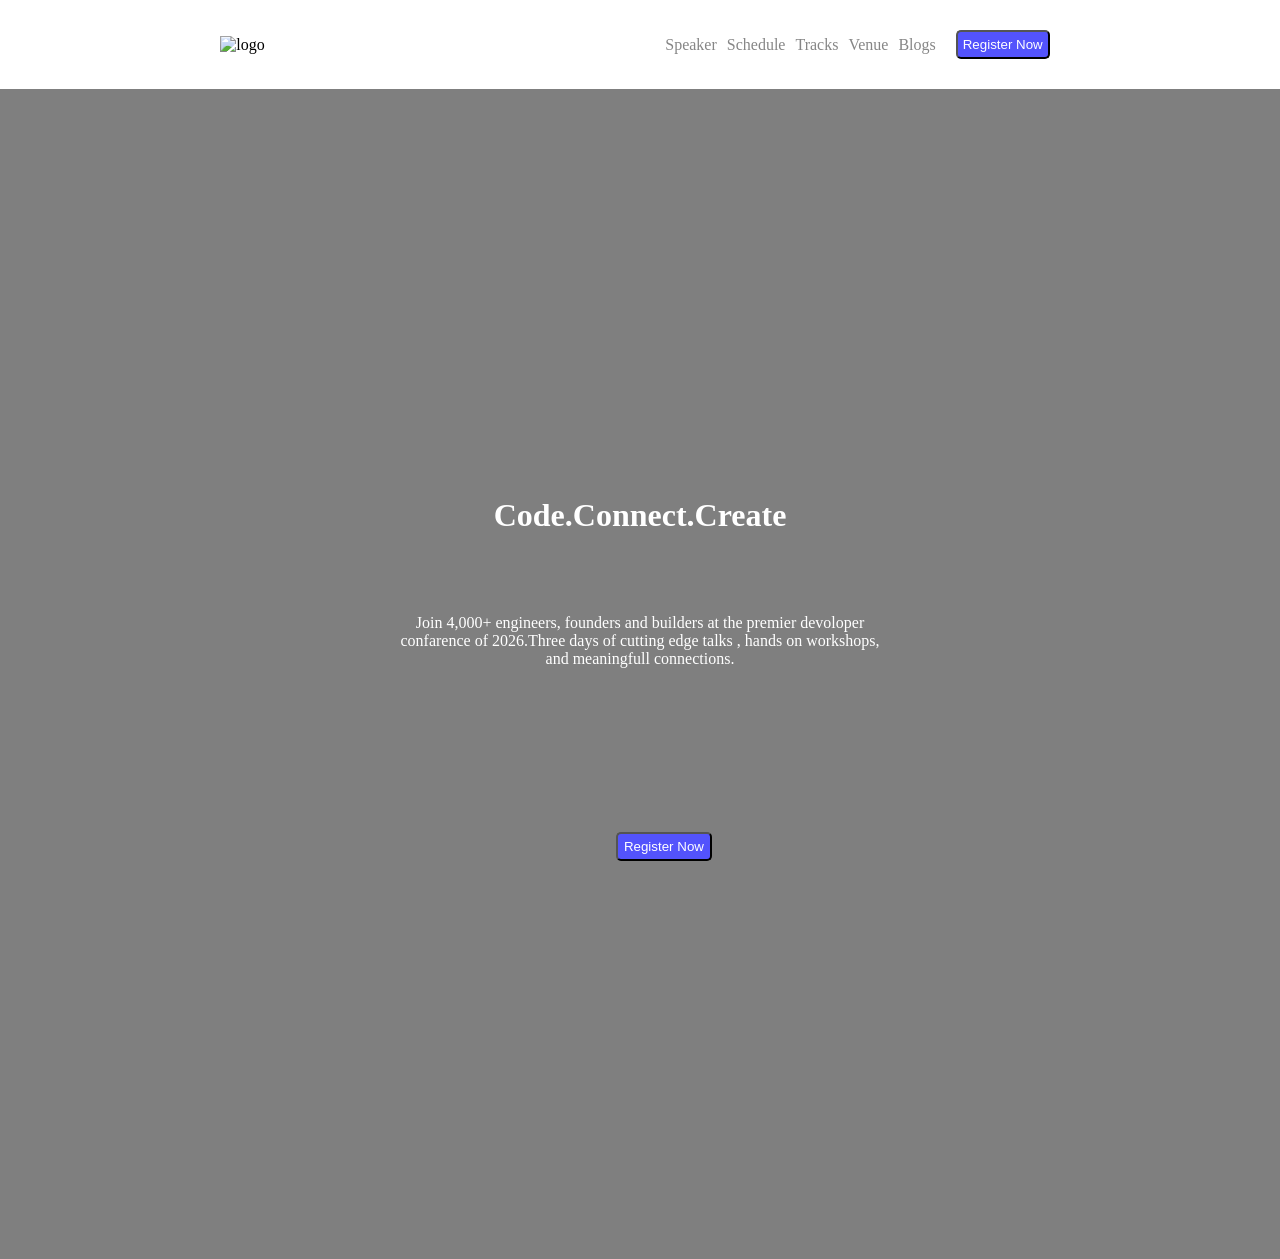
==== index.html @ 25498f56 "Assingment" ====
<!DOCTYPE html>
<html lang="en">

<head>
    <meta charset="UTF-8">
    <meta name="viewport" content="width=device-width, initial-scale=1.0">
    <title>Devconf26</title>
    <link rel="stylesheet" href="./style.css">
</head>

<div>
    <!-- top -->
    <header>
        <nav>
            <!-- left -->
            <div>
                <img src="logo.png" alt="logo">

            </div>
            <!-- right -->
            <div>
                <ul>
                    <li> <a href="">Speaker</a></li>
                    <li> <a href="">Schedule</a></li>
                    <li> <a href="">Tracks</a></li>
                    <li> <a href="">Venue</a></li>
                    <li> <a href="">Blogs</a></li>
                    <button class="button">Register Now</button>

                </ul>




            </div>
        </nav>
    </header>
    <!-- top-end -->


    <!-- hero -->
    <main>
        <div class="bg-text">
            <h1>Code.Connect.Create</h1>
            <p>Join 4,000+ engineers, founders and builders at the premier devoloper <br> confarence of 2026.Three days
                of
                cutting edge talks , hands on workshops,<br> and meaningfull connections.</p>
            <button class="button">Register Now</button>
        </div>
    </main>

    </main>

    </body>

</html>
---- style.css ----
* {
    margin: auto;
    padding: 0;
}

.button {
    background-color: rgb(83, 83, 252);
    color: white;
    margin: 10px;
    padding: 5px;
    border-radius: 5px;

}

nav {
    display: flex;

    justify-content: space-between;
    align-items: center;
    margin: 20px;


}

ul {
    display: flex;
    list-style: none;
    gap: 10px;

}

a {
    text-decoration: none;
    color: rgb(134, 134, 134);
}

main {
    background-image: linear-gradient(rgba(0, 0, 0, 0.5), rgba(0, 0, 0, 0.5)), url('./banner.jpg');
    height: 130vh;
    background-repeat: no-repeat;
    background-size: cover;
    background-position: center;
    display: grid;
    justify-content: center;
    align-items: center;



}

.bg-text {
    color: white;
    text-align: center;
    display: grid;
    gap: 20px;
}

.bg-text button {
    width: 20%;
    margin-left: 45%;
    margin-top: 30%;

}

.bg-text p {
    margin-top: 60px;
}

.bg-text h1 {
    margin-top: 20px;
}
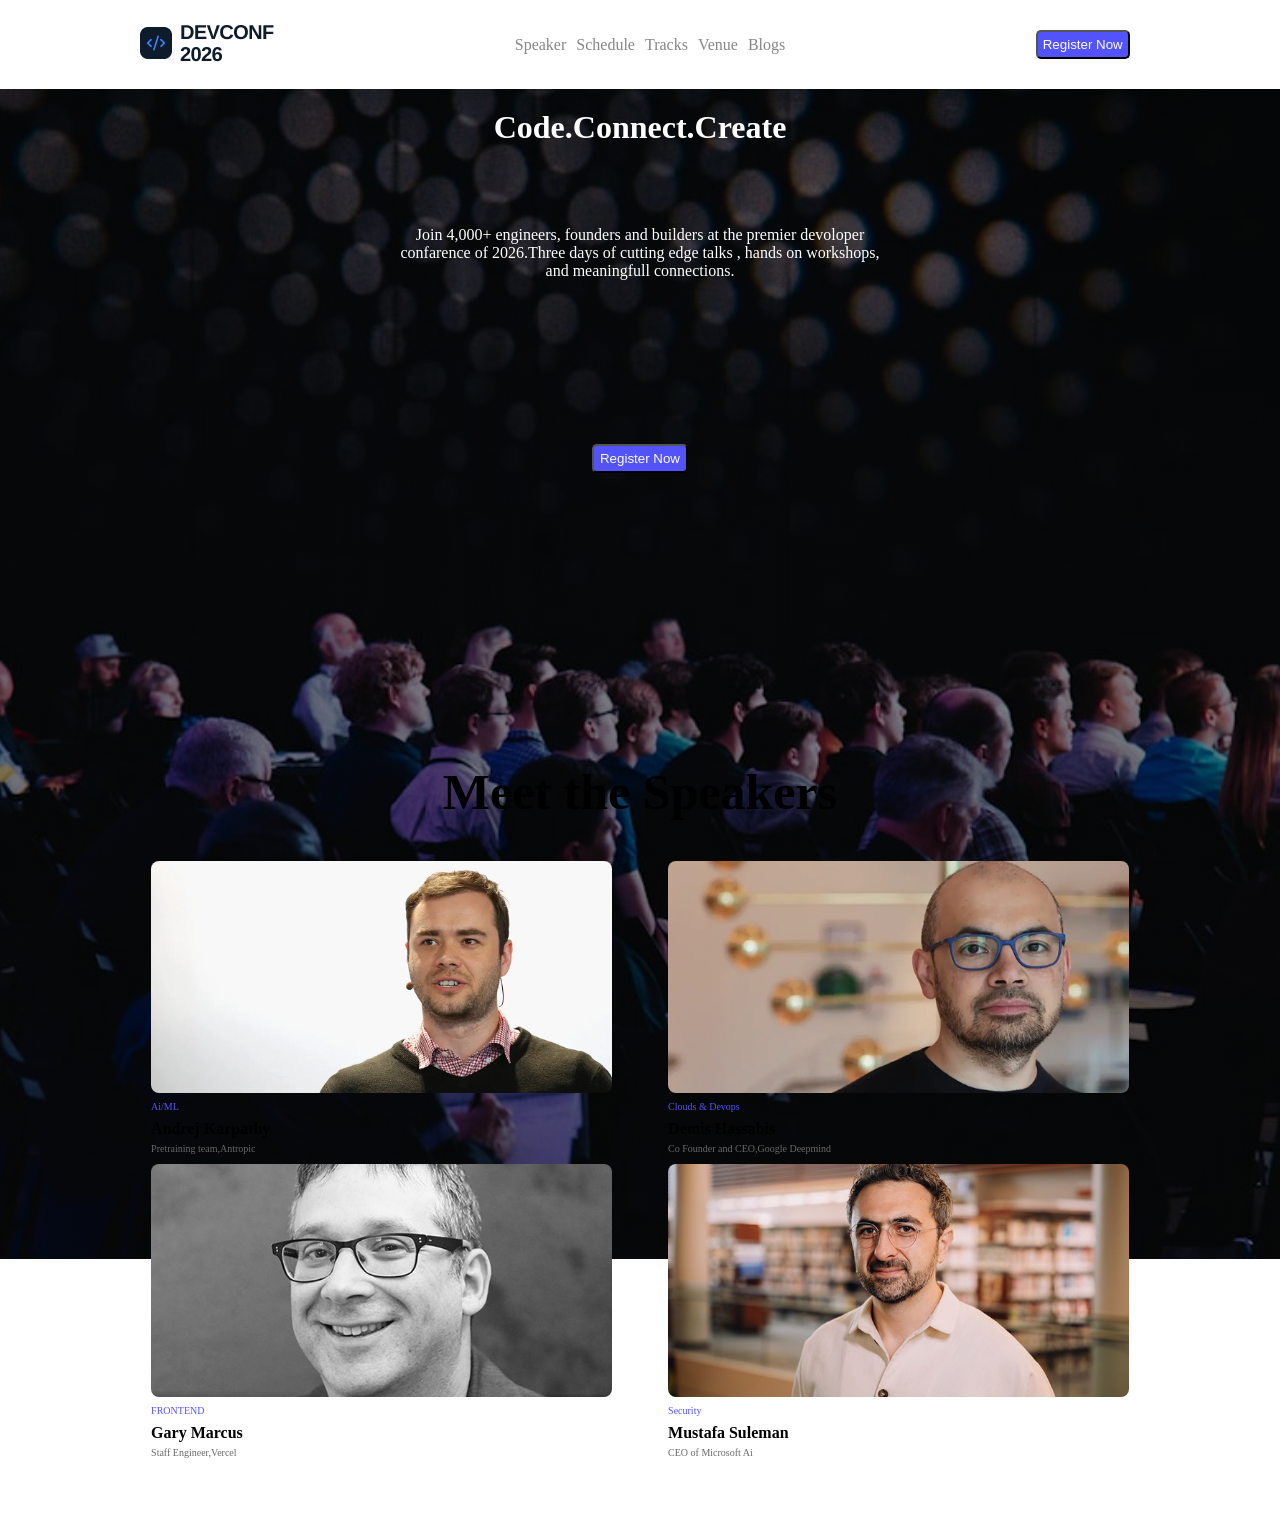
==== commit aae146fe: "Assingment" ====
--- a/index.html
+++ b/index.html
@@ -14,7 +14,7 @@
         <nav>
             <!-- left -->
             <div>
-                <img src="logo.png" alt="logo">
+                <img src="./assets/logo.png" alt="logo">
 
             </div>
             <!-- right -->
@@ -25,14 +25,14 @@
                     <li> <a href="">Tracks</a></li>
                     <li> <a href="">Venue</a></li>
                     <li> <a href="">Blogs</a></li>
-                    <button class="button">Register Now</button>
 
                 </ul>
+            </div>
 
+            <div>
+                <button class="button">Register Now</button>
+            </div>
 
-
-
-            </div>
         </nav>
     </header>
     <!-- top-end -->
@@ -47,6 +47,38 @@
                 cutting edge talks , hands on workshops,<br> and meaningfull connections.</p>
             <button class="button">Register Now</button>
         </div>
+
+        <!--speakers  -->
+        <section class="speaker">
+            <h1>Meet the Speakers</h1>
+            <div class="speakers-container">
+                <div class="card">
+                    <img src="assets/andrej.png" alt="Andrej">
+                    <p class="title">Ai/ML</p>
+                    <h4>Andrej Karpathy</h4>
+                    <p class="workplace">Pretraining team,Antropic</p>
+                </div>
+                <div class="card">
+                    <img src="assets/demis.png" alt="demis">
+                    <p class="title">Clouds & Devops</p>
+                    <h4>Demis Hassabis</h4>
+                    <p class="workplace">Co Founder and CEO,Google Deepmind</p>
+                </div>
+                <div class="card">
+                    <img src="assets/gary.png" alt="gary">
+                    <p class="title">FRONTEND</p>
+                    <h4>Gary Marcus</h4>
+                    <p class="workplace">Staff Engineer,Vercel</p>
+                </div>
+                <div class="card">
+                    <img src="assets/mustafa.png" alt="mustafa">
+                    <p class="title">Security</p>
+                    <h4>Mustafa Suleman</h4>
+                    <p class="workplace">CEO of Microsoft Ai</p>
+                </div>
+            </div>
+        </section>
+
     </main>
 
     </main>
--- a/style.css
+++ b/style.css
@@ -9,6 +9,7 @@
     margin: 10px;
     padding: 5px;
     border-radius: 5px;
+    cursor: pointer;
 
 }
 
@@ -35,7 +36,7 @@
 }
 
 main {
-    background-image: linear-gradient(rgba(0, 0, 0, 0.5), rgba(0, 0, 0, 0.5)), url('./banner.jpg');
+    background-image: linear-gradient(rgba(0, 0, 0, 0.5), rgba(0, 0, 0, 0.5)), url('./assets/banner.jpg');
     height: 130vh;
     background-repeat: no-repeat;
     background-size: cover;
@@ -53,12 +54,16 @@
     text-align: center;
     display: grid;
     gap: 20px;
+
 }
+
+
 
 .bg-text button {
     width: 20%;
-    margin-left: 45%;
+    margin-left: 40%;
     margin-top: 30%;
+    cursor: pointer;
 
 }
 
@@ -68,4 +73,55 @@
 
 .bg-text h1 {
     margin-top: 20px;
+}
+
+/* speaker section */
+.speaker {
+    width: 80%;
+    margin: 220px auto;
+    padding: 60px 0;
+
+
+}
+
+.speaker h1 {
+    text-align: center;
+    margin-bottom: 40px;
+    font-size: 50px;
+}
+
+
+.speakers-container {
+    display: flex;
+    flex-wrap: wrap;
+
+
+    justify-content: center;
+    gap: 10px;
+
+}
+
+.speakers-container img {
+    width: 100%;
+    border-radius: 8px;
+    display: block;
+
+
+}
+
+.card {
+    width: 45%;
+}
+
+.title {
+    font-size: 10px;
+    color: rgb(83, 83, 252);
+
+    margin: 8px 0;
+}
+
+.workplace {
+    font-size: 10px;
+    color: dimgray;
+    margin-top: 5px;
 }
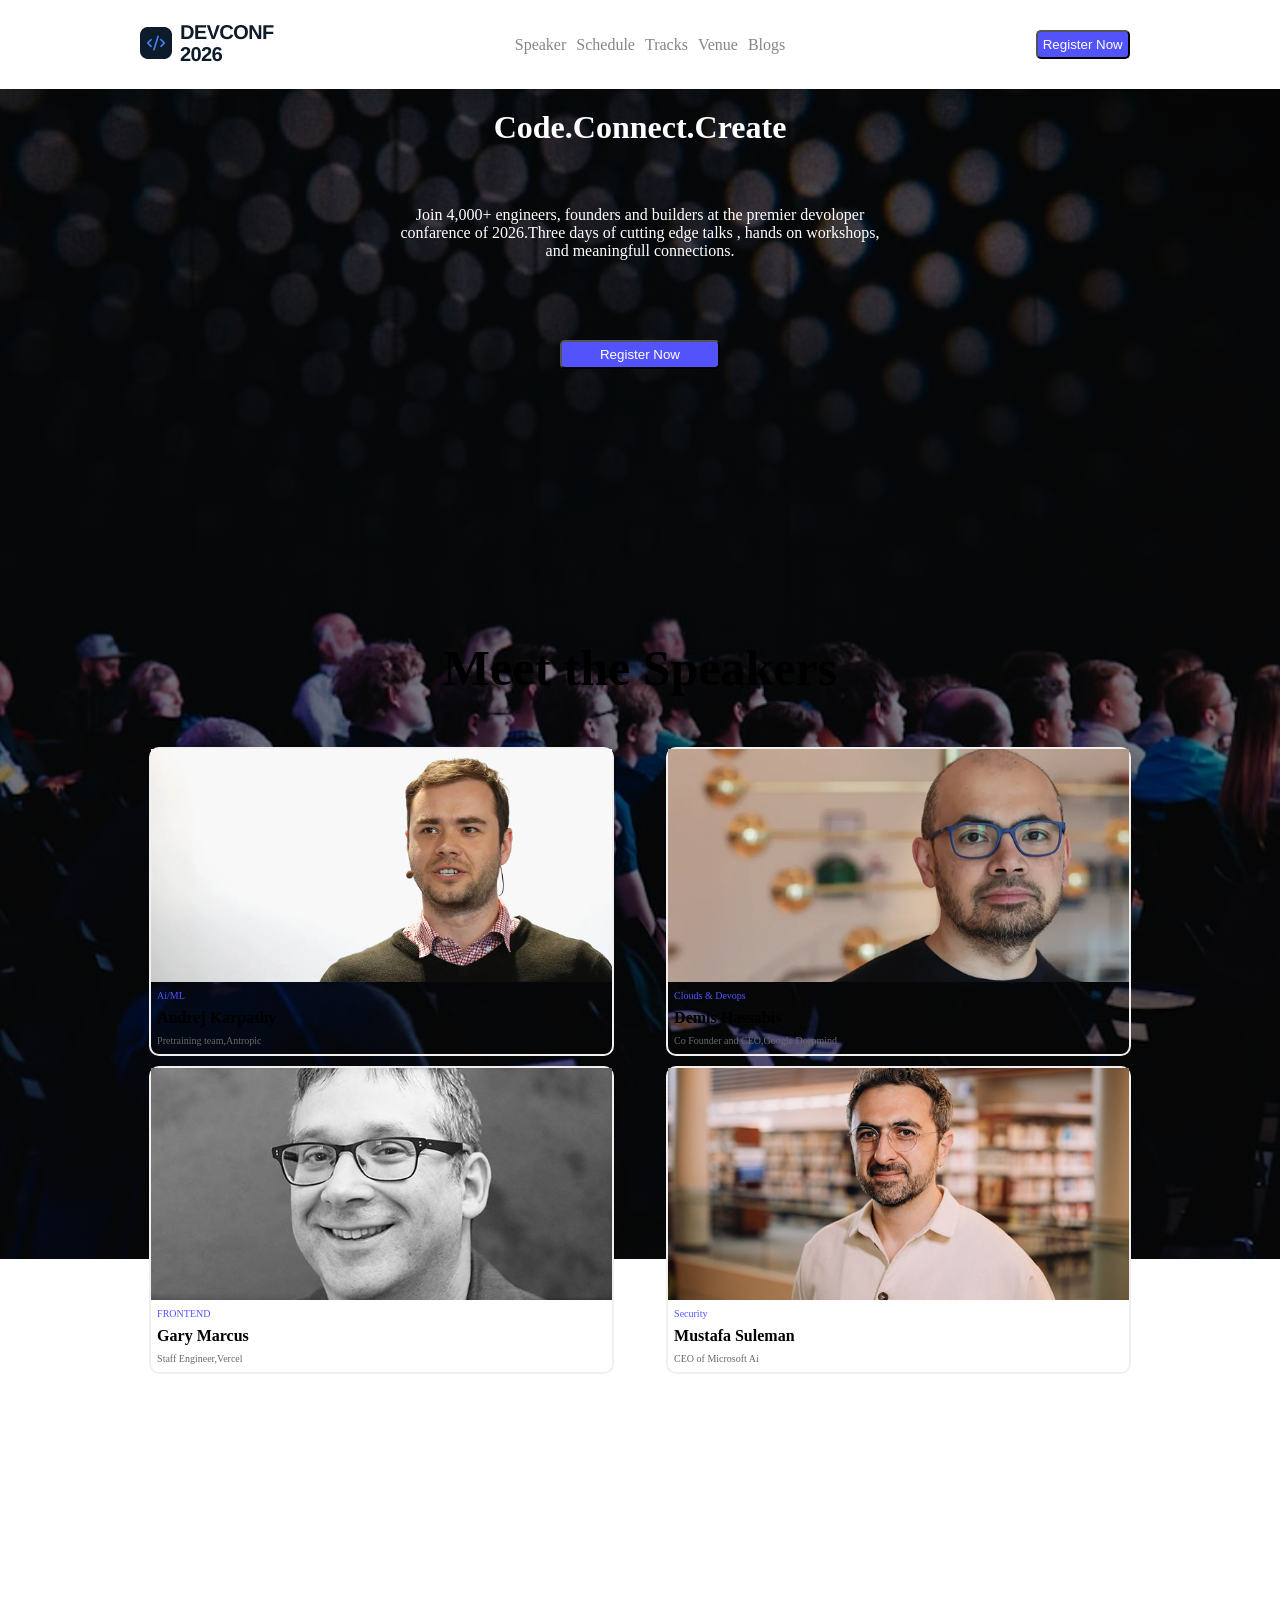
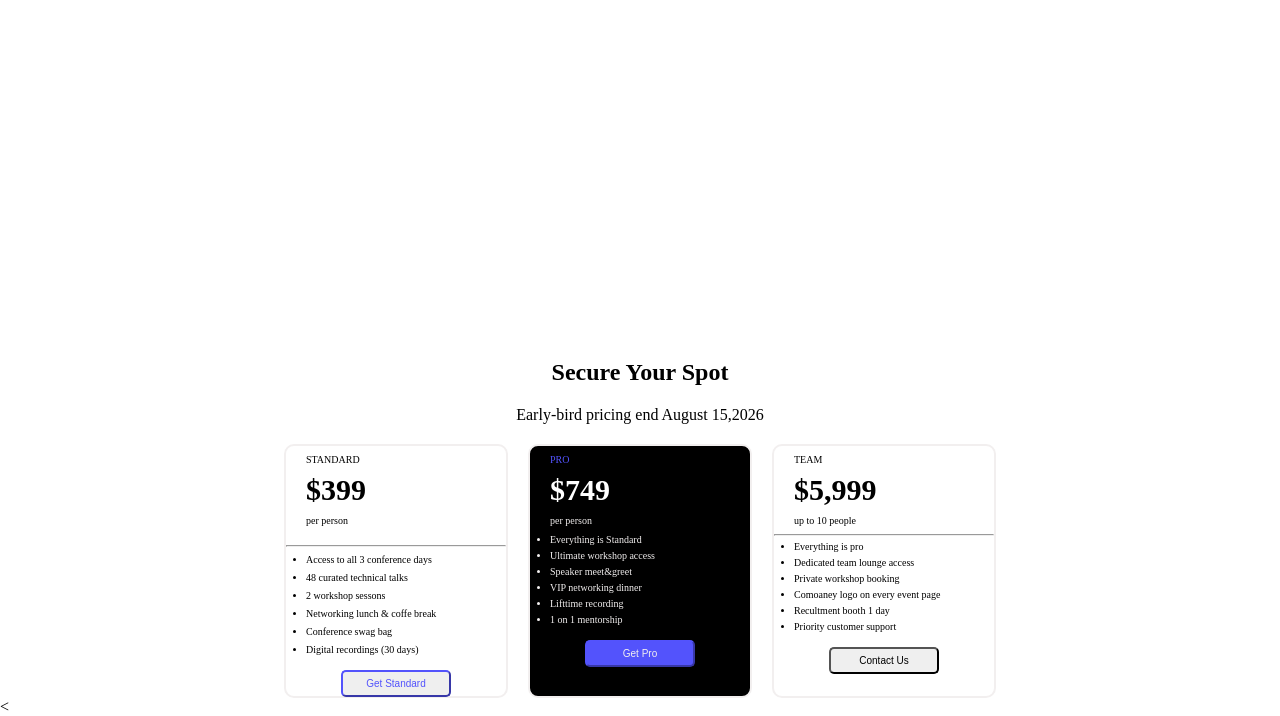
==== commit e7909968: "Assingment4thpart" ====
--- a/index.html
+++ b/index.html
@@ -8,81 +8,142 @@
     <link rel="stylesheet" href="./style.css">
 </head>
 
-<div>
-    <!-- top -->
-    <header>
-        <nav>
-            <!-- left -->
-            <div>
-                <img src="./assets/logo.png" alt="logo">
 
-            </div>
-            <!-- right -->
-            <div>
-                <ul>
-                    <li> <a href="">Speaker</a></li>
-                    <li> <a href="">Schedule</a></li>
-                    <li> <a href="">Tracks</a></li>
-                    <li> <a href="">Venue</a></li>
-                    <li> <a href="">Blogs</a></li>
+<!-- top -->
+<header>
+    <nav>
+        <!-- left -->
+        <div>
+            <img src="./assets/logo.png" alt="logo">
 
-                </ul>
-            </div>
+        </div>
+        <!-- right -->
+        <div>
+            <ul class="ul">
+                <li> <a href="">Speaker</a></li>
+                <li> <a href="">Schedule</a></li>
+                <li> <a href="">Tracks</a></li>
+                <li> <a href="">Venue</a></li>
+                <li> <a href="">Blogs</a></li>
 
-            <div>
-                <button class="button">Register Now</button>
-            </div>
+            </ul>
+        </div>
 
-        </nav>
-    </header>
-    <!-- top-end -->
-
-
-    <!-- hero -->
-    <main>
-        <div class="bg-text">
-            <h1>Code.Connect.Create</h1>
-            <p>Join 4,000+ engineers, founders and builders at the premier devoloper <br> confarence of 2026.Three days
-                of
-                cutting edge talks , hands on workshops,<br> and meaningfull connections.</p>
+        <div>
             <button class="button">Register Now</button>
         </div>
 
-        <!--speakers  -->
-        <section class="speaker">
-            <h1>Meet the Speakers</h1>
-            <div class="speakers-container">
-                <div class="card">
-                    <img src="assets/andrej.png" alt="Andrej">
-                    <p class="title">Ai/ML</p>
-                    <h4>Andrej Karpathy</h4>
-                    <p class="workplace">Pretraining team,Antropic</p>
-                </div>
-                <div class="card">
-                    <img src="assets/demis.png" alt="demis">
-                    <p class="title">Clouds & Devops</p>
-                    <h4>Demis Hassabis</h4>
-                    <p class="workplace">Co Founder and CEO,Google Deepmind</p>
-                </div>
-                <div class="card">
-                    <img src="assets/gary.png" alt="gary">
-                    <p class="title">FRONTEND</p>
-                    <h4>Gary Marcus</h4>
-                    <p class="workplace">Staff Engineer,Vercel</p>
-                </div>
-                <div class="card">
-                    <img src="assets/mustafa.png" alt="mustafa">
-                    <p class="title">Security</p>
-                    <h4>Mustafa Suleman</h4>
-                    <p class="workplace">CEO of Microsoft Ai</p>
-                </div>
+    </nav>
+</header>
+<!-- top-end -->
+
+
+<!-- hero -->
+<main>
+    <div class="bg-text">
+        <h1>Code.Connect.Create</h1>
+        <p>Join 4,000+ engineers, founders and builders at the premier devoloper <br> confarence of 2026.Three days
+            of
+            cutting edge talks , hands on workshops,<br> and meaningfull connections.</p>
+        <button class="button">Register Now</button>
+    </div>
+
+    <!--speakers  -->
+    <section class="speaker">
+        <h1>Meet the Speakers</h1>
+        <div class="speakers-container">
+            <div class="card">
+                <img src="./assets/andrej.png" alt="Andrej">
+                <p class="title">Ai/ML</p>
+                <h4 class="name">Andrej Karpathy</h4>
+                <p class="workplace">Pretraining team,Antropic</p>
             </div>
-        </section>
+            <div class="card">
+                <img src="./assets/demis.png" alt="demis">
+                <p class="title">Clouds & Devops</p>
+                <h4 class="name">Demis Hassabis</h4>
+                <p class="workplace">Co Founder and CEO,Google Deepmind</p>
+            </div>
+            <div class="card">
+                <img src="./assets/gary.png" alt="gary">
+                <p class="title">FRONTEND</p>
+                <h4 class="name">Gary Marcus</h4>
+                <p class="workplace">Staff Engineer,Vercel</p>
+            </div>
+            <div class="card">
+                <img src="./assets/mustafa.png" alt="mustafa">
+                <p class="title">Security</p>
+                <h4 class="name">Mustafa Suleman</h4>
+                <p class="workplace">CEO of Microsoft Ai</p>
+            </div>
+        </div>
+    </section>
 
-    </main>
 
-    </main>
 
-    </body>
+</main>
 
-</html>+<section>
+    <h1>Secure Your Spot</h1>
+    <p>Early-bird pricing end August 15,2026</p>
+    <div class="box">
+        <div class="price-card">
+            <p>STANDARD</p>
+            <h2>$399</h2>
+            <p>per person</p><br>
+            <hr>
+
+            <ul>
+                <li>Access to all 3 conference days</li>
+                <li>48 curated technical talks </li>
+                <li>2 workshop sessons</li>
+                <li>Networking lunch & coffe break</li>
+                <li>Conference swag bag</li>
+                <li>Digital recordings (30 days)</li>
+            </ul>
+            <button>Get Standard</button>
+        </div>
+        <div class="pro-card">
+            <p>PRO</p>
+            <h2>$749</h2>
+            <p style="color: rgb(242, 239, 239);"">per person</p>
+            <ul>
+                <li>Everything is Standard</li>
+                <li>Ultimate workshop access</li>
+                <li>Speaker meet&greet </li>
+                <li>VIP networking dinner </li>
+                <li>Lifttime recording</li>
+                <li>1 on 1 mentorship</li>
+            </ul>
+            <button>Get Pro</button>
+        </div>
+        <div class=" team-card">
+            <p>TEAM</p>
+            <h2>$5,999</h2>
+            <p>up to 10 people</p>
+            <hr>
+            <ul>
+                <li>Everything is pro</li>
+                <li>Dedicated team lounge access</li>
+                <li>Private workshop booking</li>
+                <li>Comoaney logo on every event page</li>
+                <li>Recultment booth 1 day</li>
+                <li>Priority customer support</li>
+            </ul>
+            <button>Contact Us</button>
+        </div>
+    </div>
+
+
+
+</section>
+
+
+
+</section>
+
+</body>
+
+</html>
+
+<
--- a/style.css
+++ b/style.css
@@ -23,7 +23,7 @@
 
 }
 
-ul {
+.ul {
     display: flex;
     list-style: none;
     gap: 10px;
@@ -47,23 +47,26 @@
 
 
 
+
 }
 
 .bg-text {
     color: white;
+    display: grid;
     text-align: center;
-    display: grid;
-    gap: 20px;
-
-}
-
-
+
+
+}
 
 .bg-text button {
-    width: 20%;
-    margin-left: 40%;
-    margin-top: 30%;
-    cursor: pointer;
+    width: 160px;
+    /* margin-left: 40%; */
+    margin-top: 80px;
+    cursor: pointer;
+    justify-self: center;
+
+
+
 
 }
 
@@ -78,7 +81,7 @@
 /* speaker section */
 .speaker {
     width: 80%;
-    margin: 220px auto;
+    margin: 150px auto;
     padding: 60px 0;
 
 
@@ -86,8 +89,9 @@
 
 .speaker h1 {
     text-align: center;
-    margin-bottom: 40px;
+    margin-bottom: 30px;
     font-size: 50px;
+    margin-top: 50px;
 }
 
 
@@ -103,7 +107,7 @@
 
 .speakers-container img {
     width: 100%;
-    border-radius: 8px;
+
     display: block;
 
 
@@ -111,17 +115,180 @@
 
 .card {
     width: 45%;
+    border: 2px solid rgb(242, 239, 239);
+    border-radius: 10px;
 }
 
 .title {
     font-size: 10px;
     color: rgb(83, 83, 252);
 
-    margin: 8px 0;
+    margin: 8px 6px;
 }
 
 .workplace {
     font-size: 10px;
     color: dimgray;
+    margin: 8px 6px;
+
+}
+
+.name {
+    margin: 8px 6px;
+}
+
+section {
+    margin-top: 700px;
+    display: grid;
+    justify-content: center;
+    gap: 20px;
+
+}
+
+.box {
+    display: flex;
+    flex-wrap: wrap;
+    gap: 30px;
+    display: grid;
+    grid-template-columns: repeat(3, 1fr);
+    gap: 20px;
+
+
+}
+
+.price-card {
+
+    border: 2px solid rgb(242, 239, 239);
+    justify-content: center;
+    width: 220px;
+    height: 250px;
+    border-radius: 10px;
+    font-size: 10px;
+
+}
+
+.price-card ul {
+    margin-left: 20px;
+
+
+}
+
+.price-card button {
+    display: grid;
+    justify-content: center;
+    margin-top: 15px;
+    border-color: rgb(83, 83, 252);
+    padding: 6px;
+    font-size: 10px;
+    border-radius: 5px;
+    color: rgb(83, 83, 252);
+    cursor: pointer;
+    width: 50%;
+
+}
+
+.price-card h2 {
+    margin-left: 20px;
+    font-size: 30px;
+}
+
+.price-card p {
+    margin: 8px 20px;
+
+}
+
+.price-card li {
+    margin-top: 7px;
+
+}
+
+.pro-card {
+    border: 2px solid rgb(242, 239, 239);
+    justify-content: center;
+    width: 220px;
+    height: 250px;
+    border-radius: 10px;
+    font-size: 10px;
+    background-color: black;
+
+}
+
+.pro-card ul {
+    margin-left: 20px;
+    color: rgb(242, 239, 239);
+}
+
+.pro-card button {
+    display: grid;
+    justify-content: center;
+    margin-top: 15px;
+    border-color: rgb(83, 83, 252);
+    padding: 6px;
+    background-color: rgb(83, 83, 252);
+    font-size: 10px;
+    border-radius: 5px;
+    color: rgb(242, 239, 239);
+    cursor: pointer;
+    width: 50%;
+
+}
+
+.pro-card h2 {
+    margin-left: 20px;
+    color: white;
+    font-size: 30px;
+}
+
+.pro-card p {
+    margin: 8px 20px;
+    color: rgb(83, 83, 252);
+}
+
+.pro-card li {
     margin-top: 5px;
+
+}
+
+.team-card {
+
+    border: 2px solid rgb(242, 239, 239);
+    justify-content: center;
+    width: 220px;
+    height: 250px;
+    border-radius: 10px;
+    font-size: 10px;
+}
+
+.team-card ul {
+    margin-left: 20px;
+
+
+}
+
+.team-card button {
+    display: grid;
+    justify-content: center;
+    margin-top: 15px;
+    border-color: black;
+    padding: 6px;
+    font-size: 10px;
+    border-radius: 5px;
+    color: black;
+    cursor: pointer;
+    width: 50%;
+}
+
+.team-card h2 {
+    margin-left: 20px;
+    font-size: 30px;
+}
+
+.team-card p {
+    margin: 8px 20px;
+
+}
+
+.team-card li {
+    margin-top: 5px;
+
 }
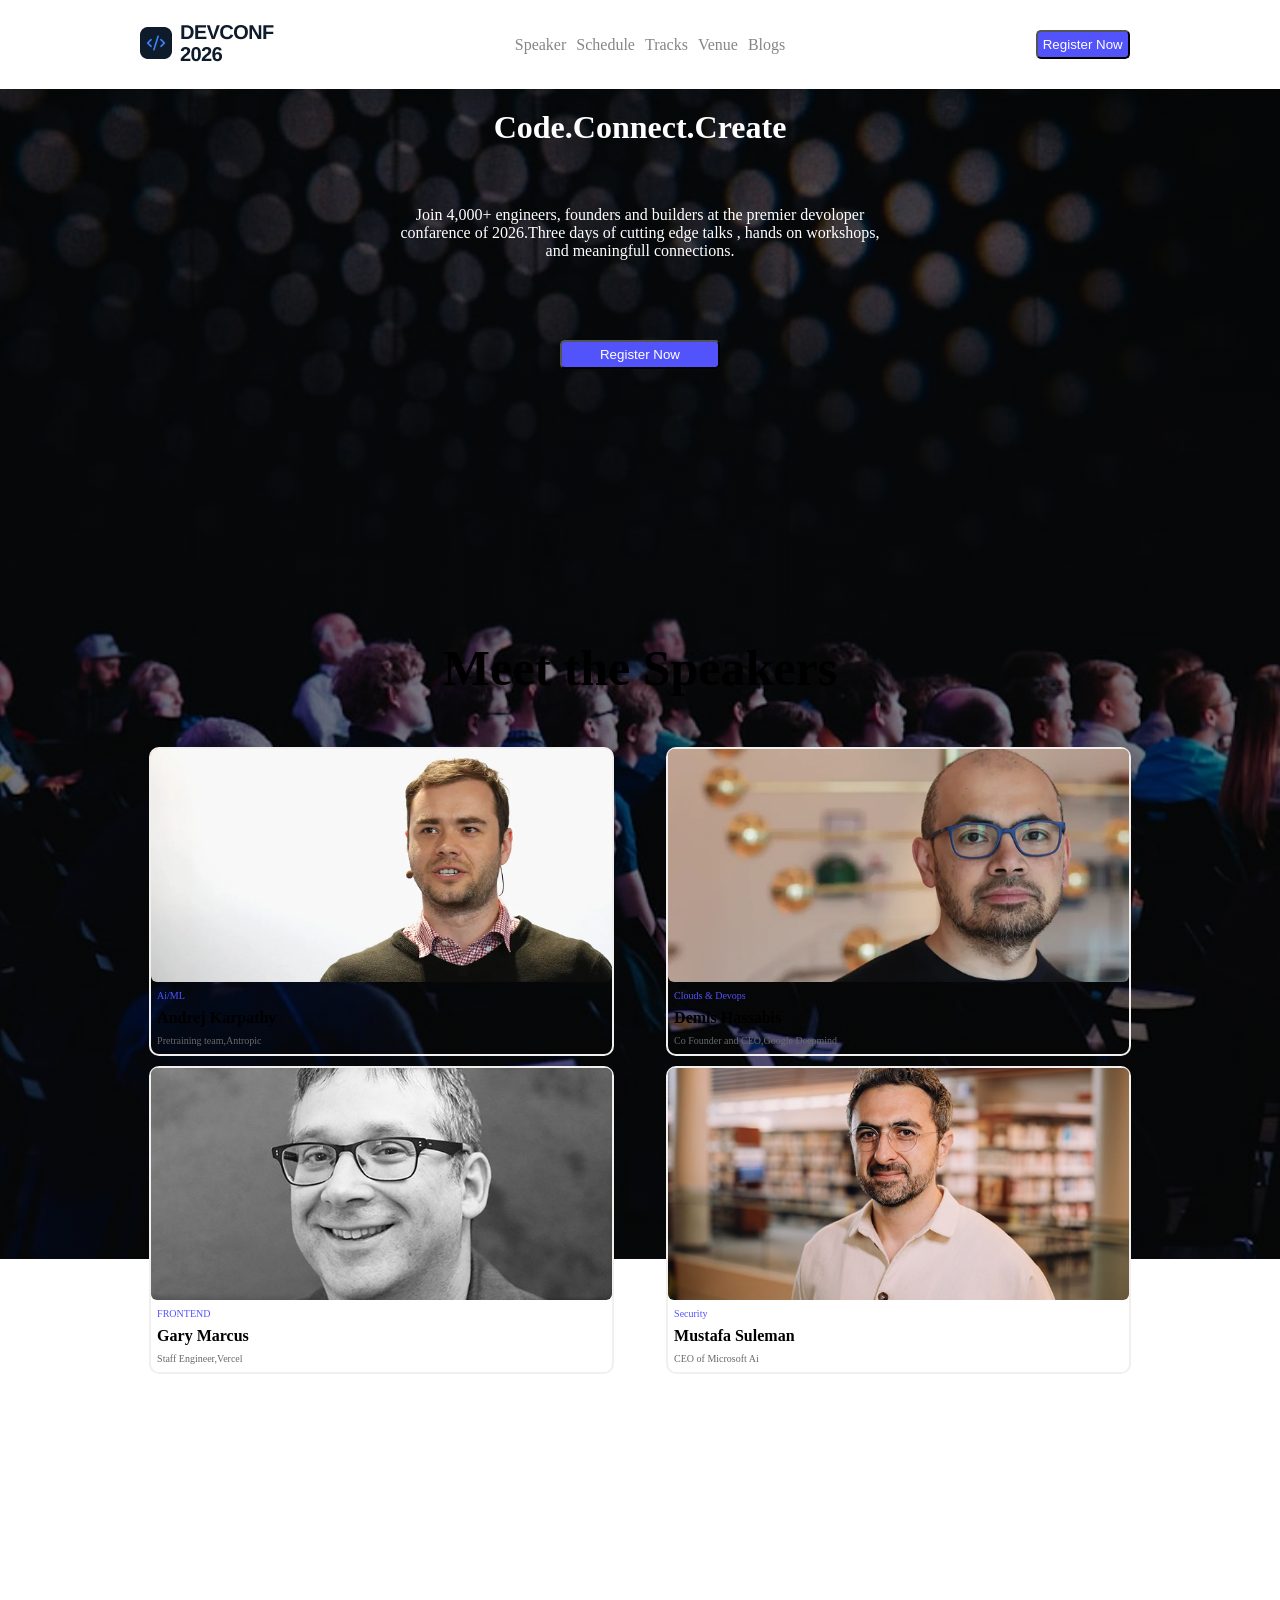
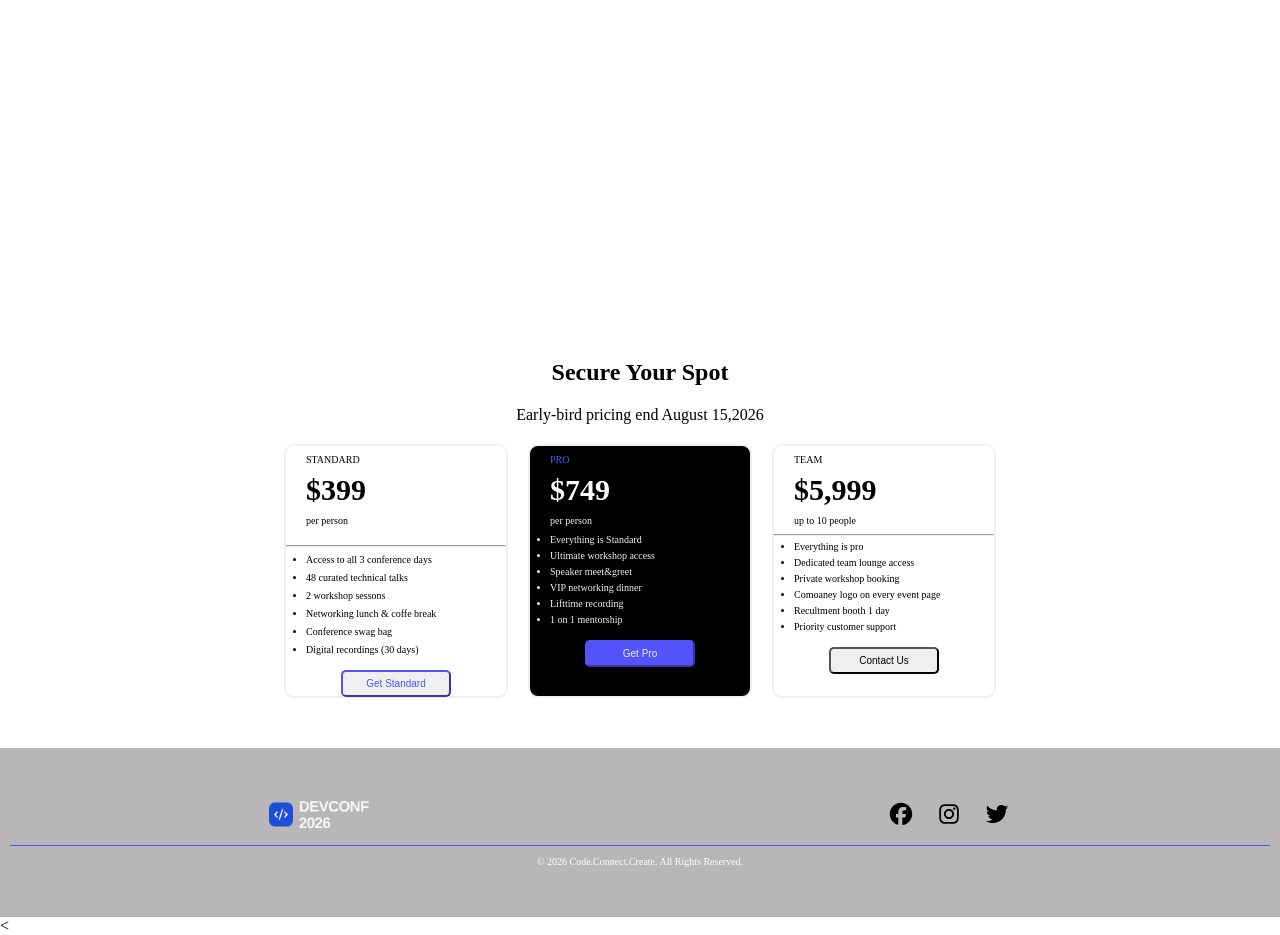
==== commit 2949ef4c: "Assingmentfooter" ====
--- a/index.html
+++ b/index.html
@@ -142,6 +142,25 @@
 
 </section>
 
+<footer class="footer">
+    <div class="footer-top">
+        <div class="footer-logo">
+            <img src="./assets/footer-logo.png" alt="logo">
+        </div>
+
+        <div class="icons">
+            <a href="#"><img src="./assets/facebook-brands-solid-full.svg" alt="facebook"></a>
+            <a href="#"><img src="./assets/instagram-brands-solid-full.svg" alt="instragram"></a>
+            <a href="3"><img src="./assets/twitter-brands-solid-full.svg" alt="tweeter"></a>
+
+        </div>
+
+    </div>
+    <hr>
+    <p class="coppyright"> © 2026 Code.Connect.Create. All Rights Reserved.</p>
+
+</footer>
+
 </body>
 
 </html>
--- a/style.css
+++ b/style.css
@@ -109,6 +109,7 @@
     width: 100%;
 
     display: block;
+    border-radius: 6px;
 
 
 }
@@ -291,4 +292,45 @@
 .team-card li {
     margin-top: 5px;
 
+}
+
+/* footer section */
+footer {
+    background-color: rgb(184, 182, 182);
+    padding: 50px 10px;
+    margin-top: 50px;
+}
+
+.footer-top {
+    display: flex;
+    justify-content: space-between;
+    align-items: center;
+}
+
+.footer-logo img {
+    width: 100px;
+
+}
+
+.icons {
+    display: flex;
+    gap: 20px;
+}
+
+.icons img {
+    width: 28px;
+    cursor: pointer;
+
+}
+
+.footer hr {
+    margin: 10px 0;
+    border: none;
+    border-top: 1px solid rgb(83, 83, 252);
+}
+
+.coppyright {
+    font-size: 10px;
+    text-align: center;
+    color: white;
 }
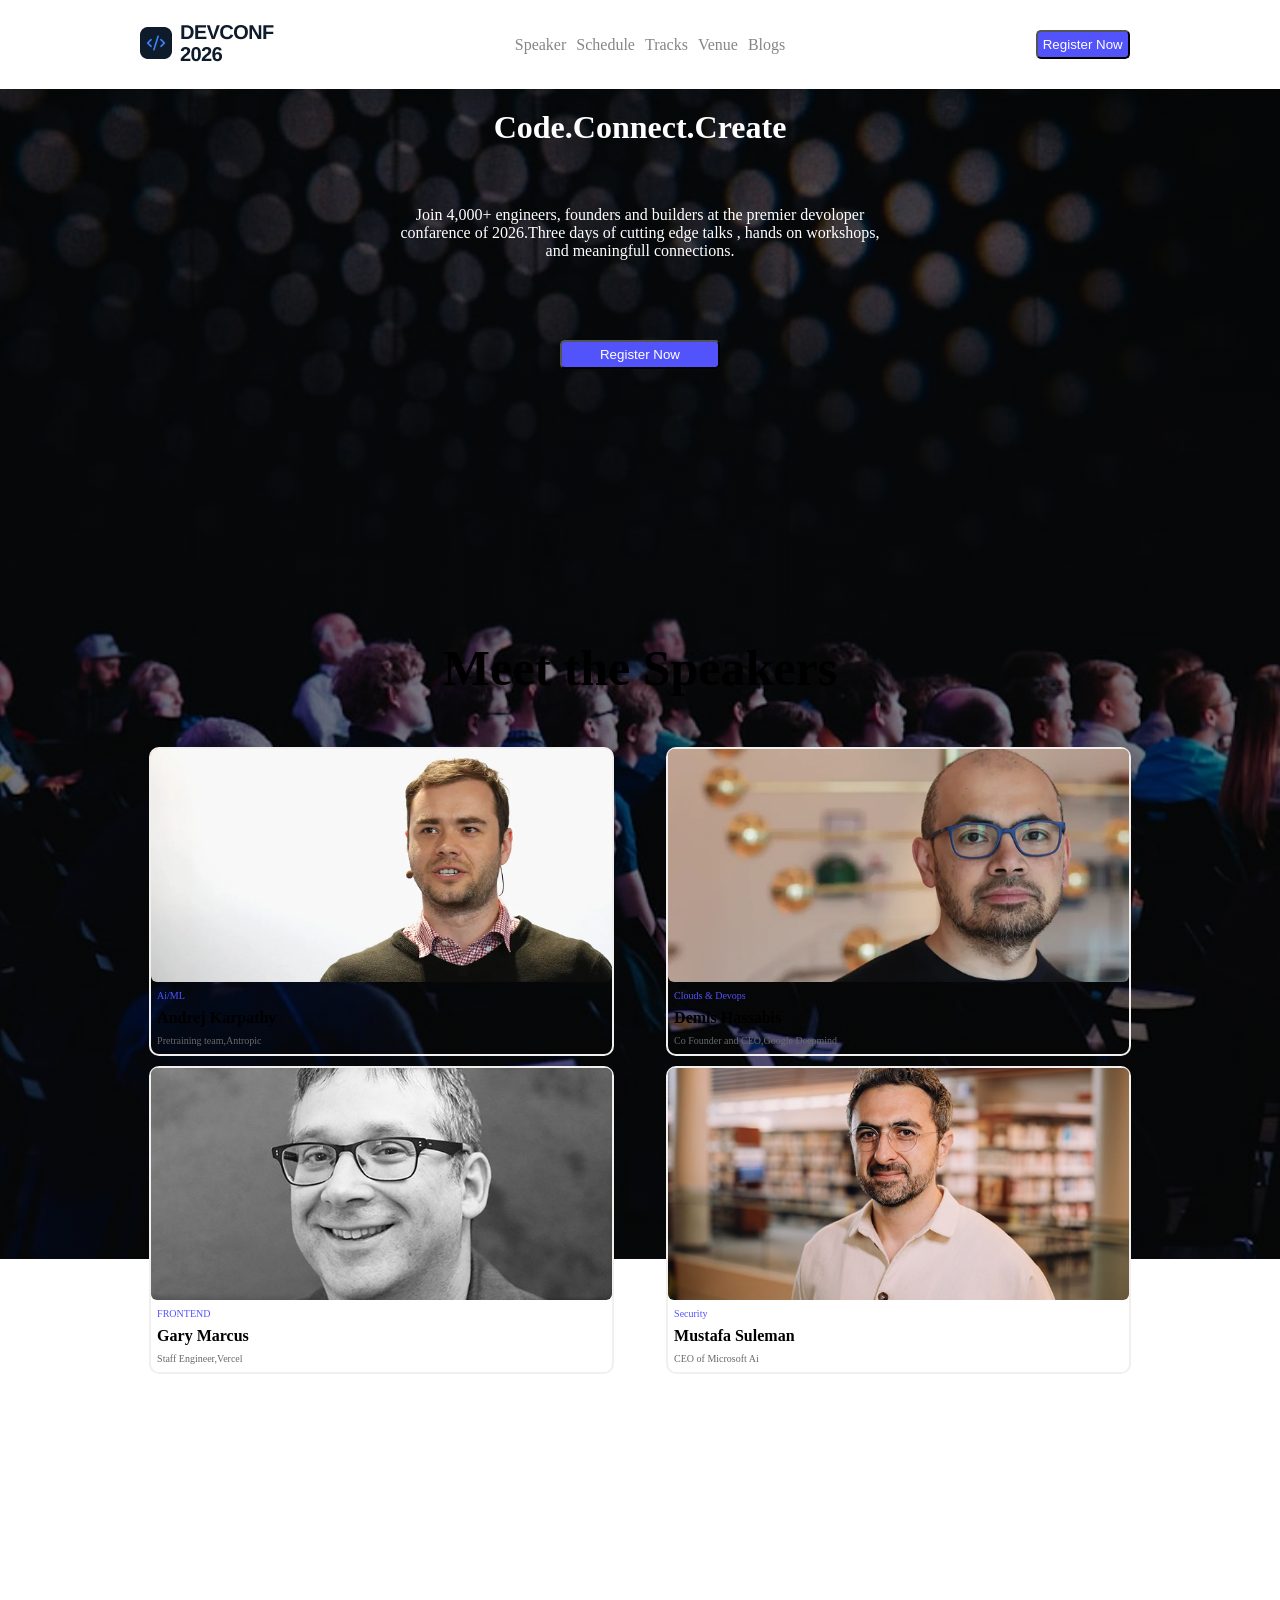
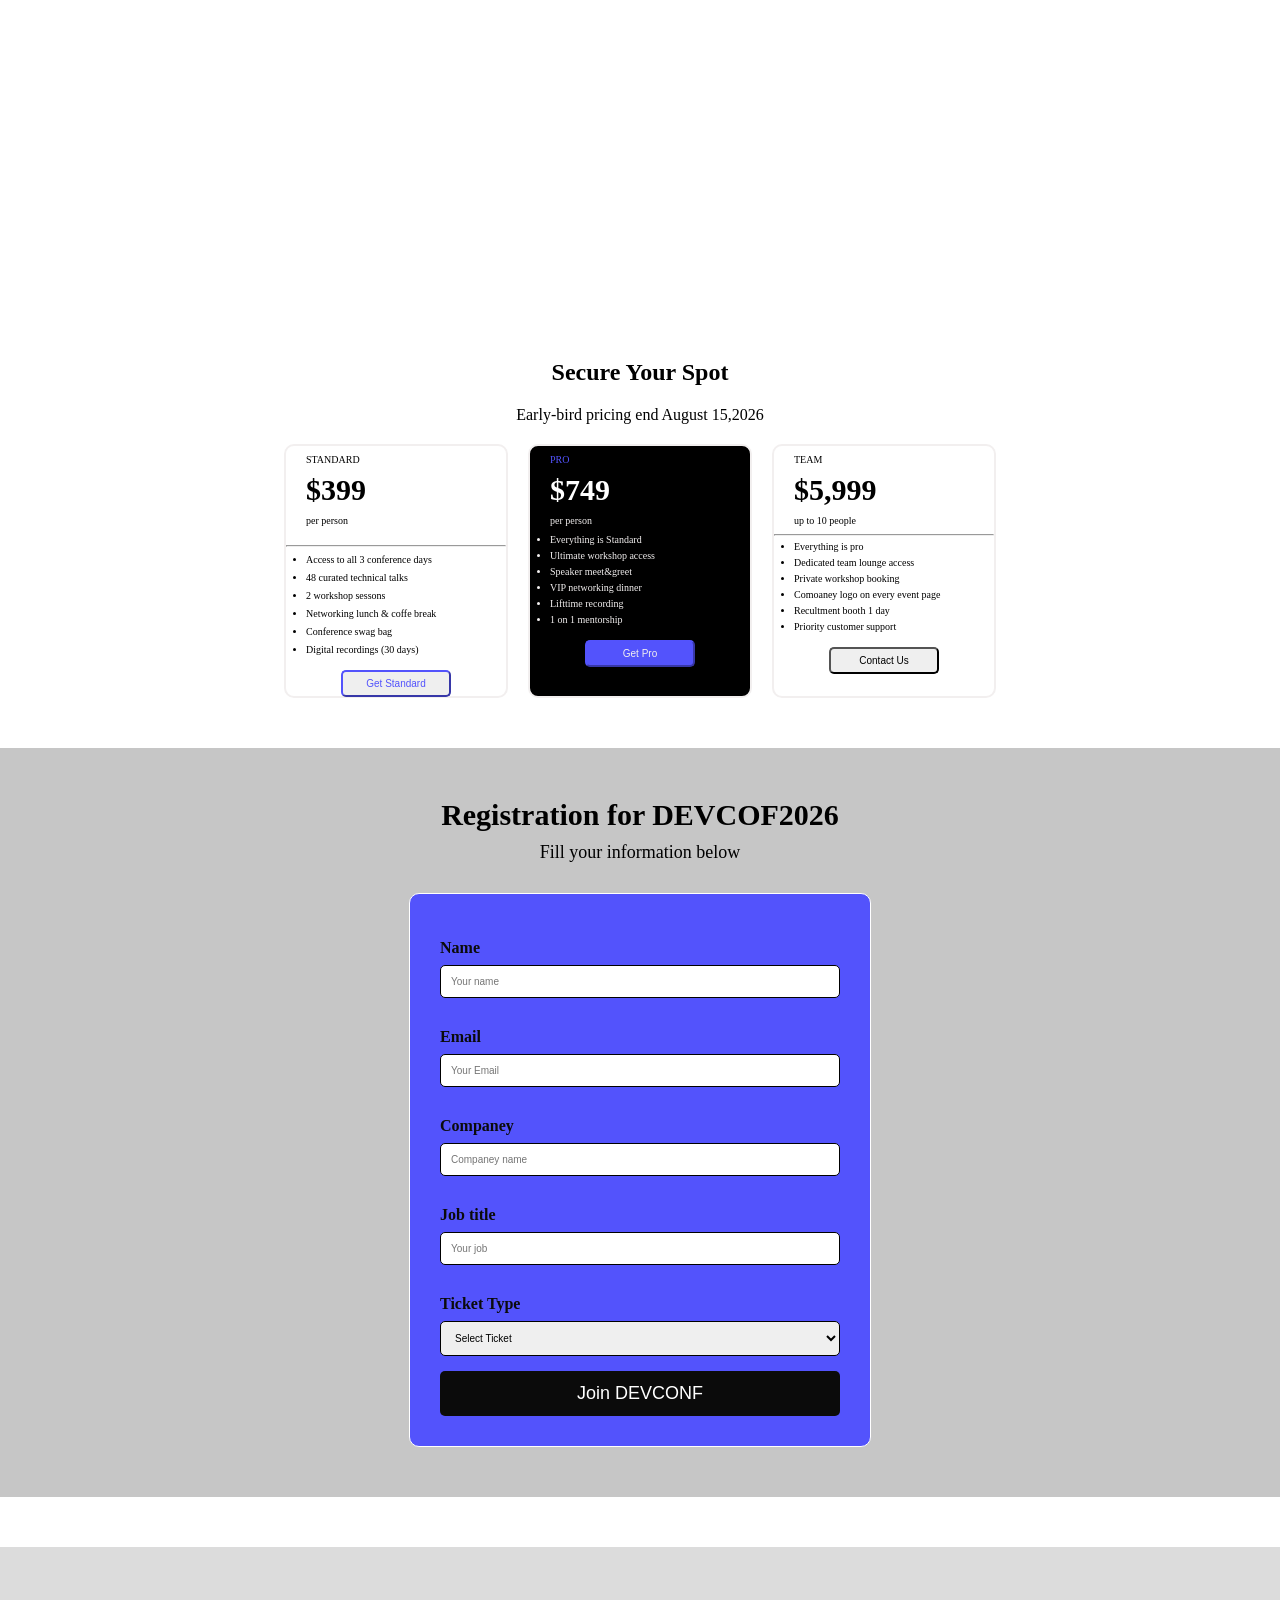
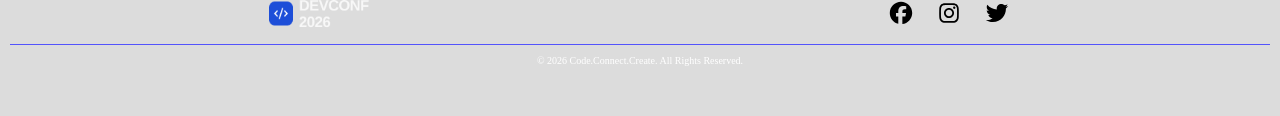
==== commit 09f8e2ee: "Assingment final" ====
--- a/index.html
+++ b/index.html
@@ -132,15 +132,42 @@
             </ul>
             <button>Contact Us</button>
         </div>
+
     </div>
 
+</section>
+
+<!-- ai -->
+<section class="registration">
+    <div class="reg-tittle">
+        <h3>Registration for DEVCOF2026 </h3>
+        <P> Fill your information below</P>
+    </div>
+    <form class="reg-form">
+
+        <p>Name</p>
+        <input type="text" placeholder="Your name" name="Your name">
+        <p>Email</p>
+        <input type="email" placeholder="Your Email" name="email">
+        <p>Companey</p>
+        <input type="text" placeholder="Companey name" name="companey">
+        <p>Job title</p>
+        <input type="text" placeholder="Your job" name="job">
+        <p>Ticket Type</p>
+
+        <select name="Choose">
+            <option value="" selected disabled>Select Ticket</option>
+            <option>Standard</option>
+            <option>Pro</option>
+            <option>Team</option>
+        </select>
+        <button>Join DEVCONF</button>
+
+    </form>
 
 
 </section>
 
-
-
-</section>
 
 <footer class="footer">
     <div class="footer-top">
@@ -163,6 +190,4 @@
 
 </body>
 
-</html>
-
-<+</html>
--- a/style.css
+++ b/style.css
@@ -294,9 +294,81 @@
 
 }
 
+/* Registration sec */
+.registration {
+    margin-top: 50px;
+    background-color: rgb(198, 198, 198);
+    padding: 50px 0;
+}
+
+.reg-tittle {
+    text-align: center;
+    margin-bottom: 10px;
+}
+
+.reg-tittle h3 {
+    font-size: 30px;
+    margin-bottom: 10px;
+}
+
+.reg-tittle p {
+    color: black;
+    font-size: 18px;
+}
+
+.reg-form {
+    width: 400px;
+    margin: auto;
+    background-color: rgb(83, 83, 252);
+    padding: 30px;
+    border-radius: 10px;
+    border: 1px solid rgb(255, 255, 255);
+}
+
+.reg-form p {
+    display: block;
+    margin-top: 15px;
+    margin-bottom: 8px;
+    font-weight: bold;
+    color: rgb(11, 11, 11);
+    font-size: 30;
+
+}
+
+.reg-form input,
+.reg-form select {
+    width: 100%;
+    padding: 10px;
+    border: 1.5px solid rgb(0, 0, 0);
+    border-radius: 5px;
+    font-size: 10px;
+    margin-bottom: 15px;
+    box-sizing: border-box;
+
+}
+
+.reg-form button {
+    width: 100%;
+    padding: 12px;
+    background-color: rgb(11, 11, 11);
+    color: white;
+    border: none;
+    border-radius: 5px;
+    font-size: 18px;
+    cursor: pointer;
+
+}
+
+.reg-form button:hover {
+    background-color: rgb(102, 102, 233);
+    /* padding: 10px; */
+    ;
+}
+
+
 /* footer section */
 footer {
-    background-color: rgb(184, 182, 182);
+    background-color: rgb(220, 220, 220);
     padding: 50px 10px;
     margin-top: 50px;
 }
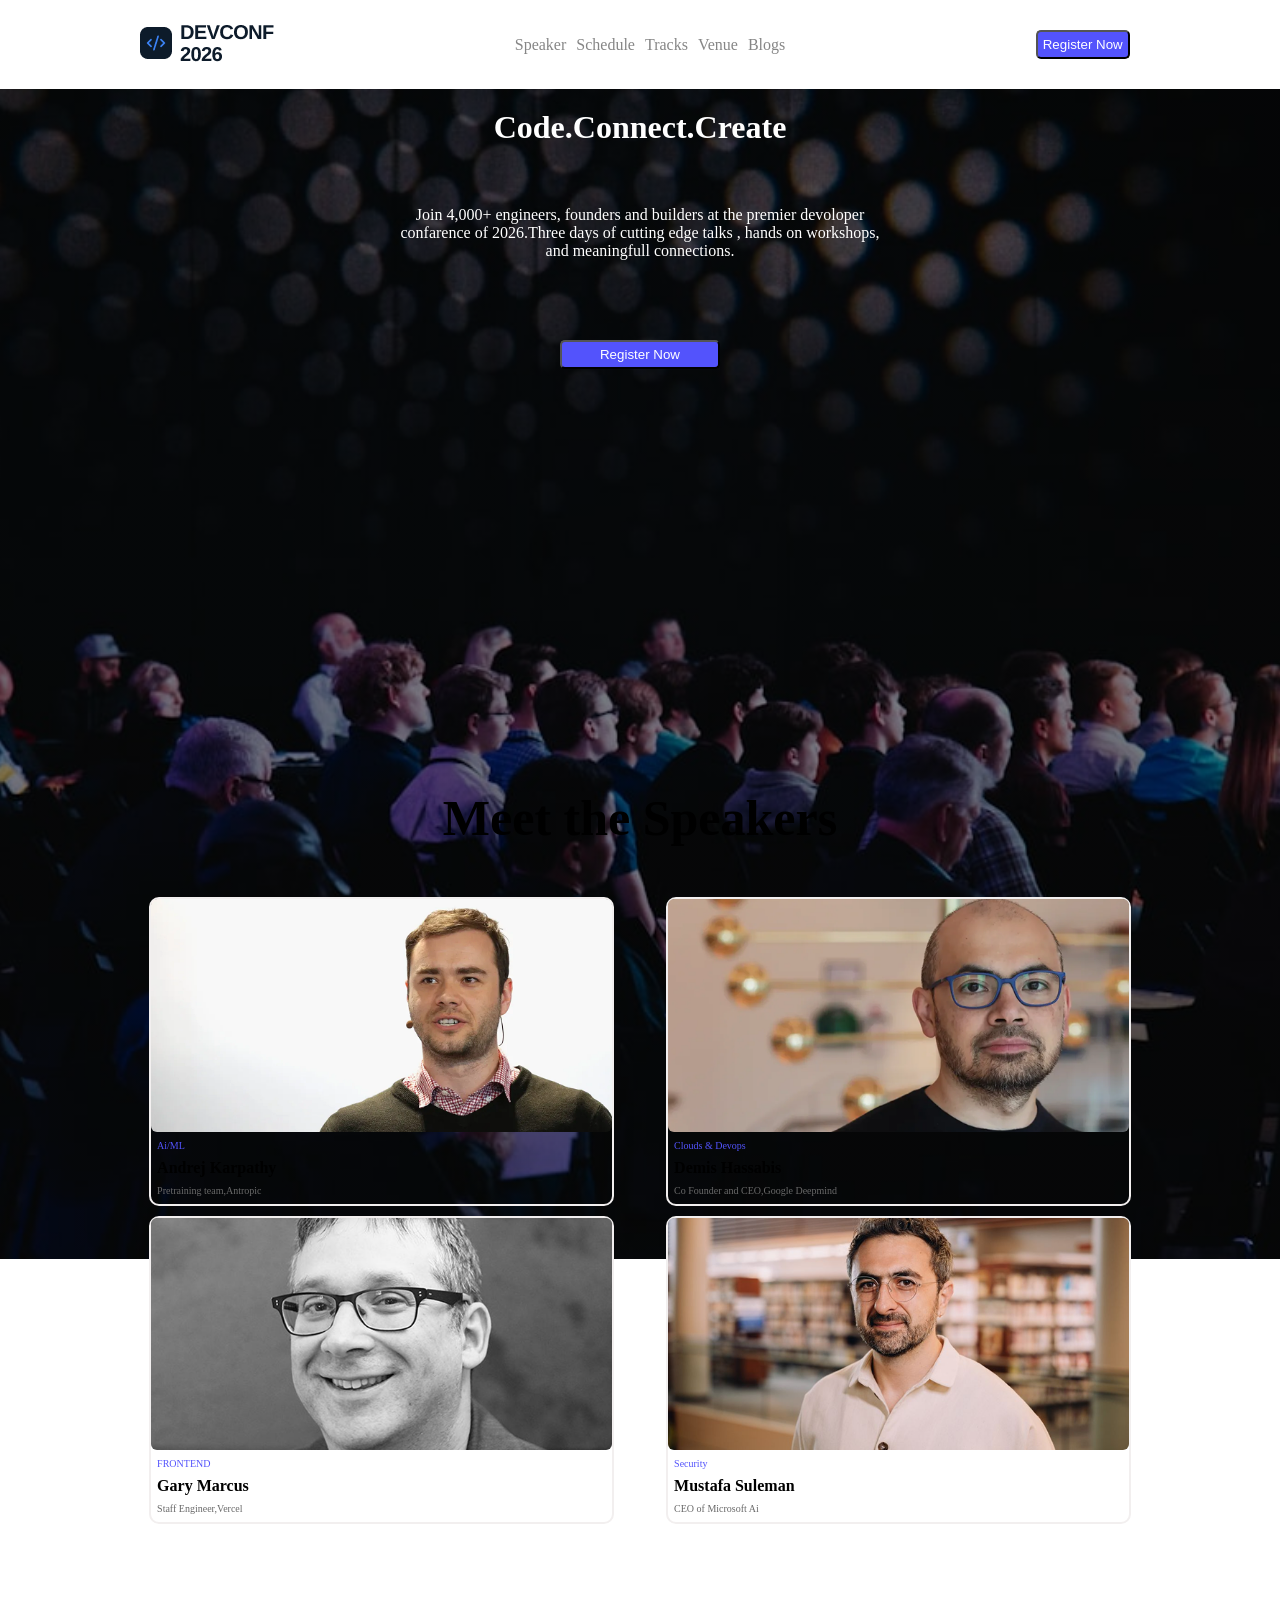
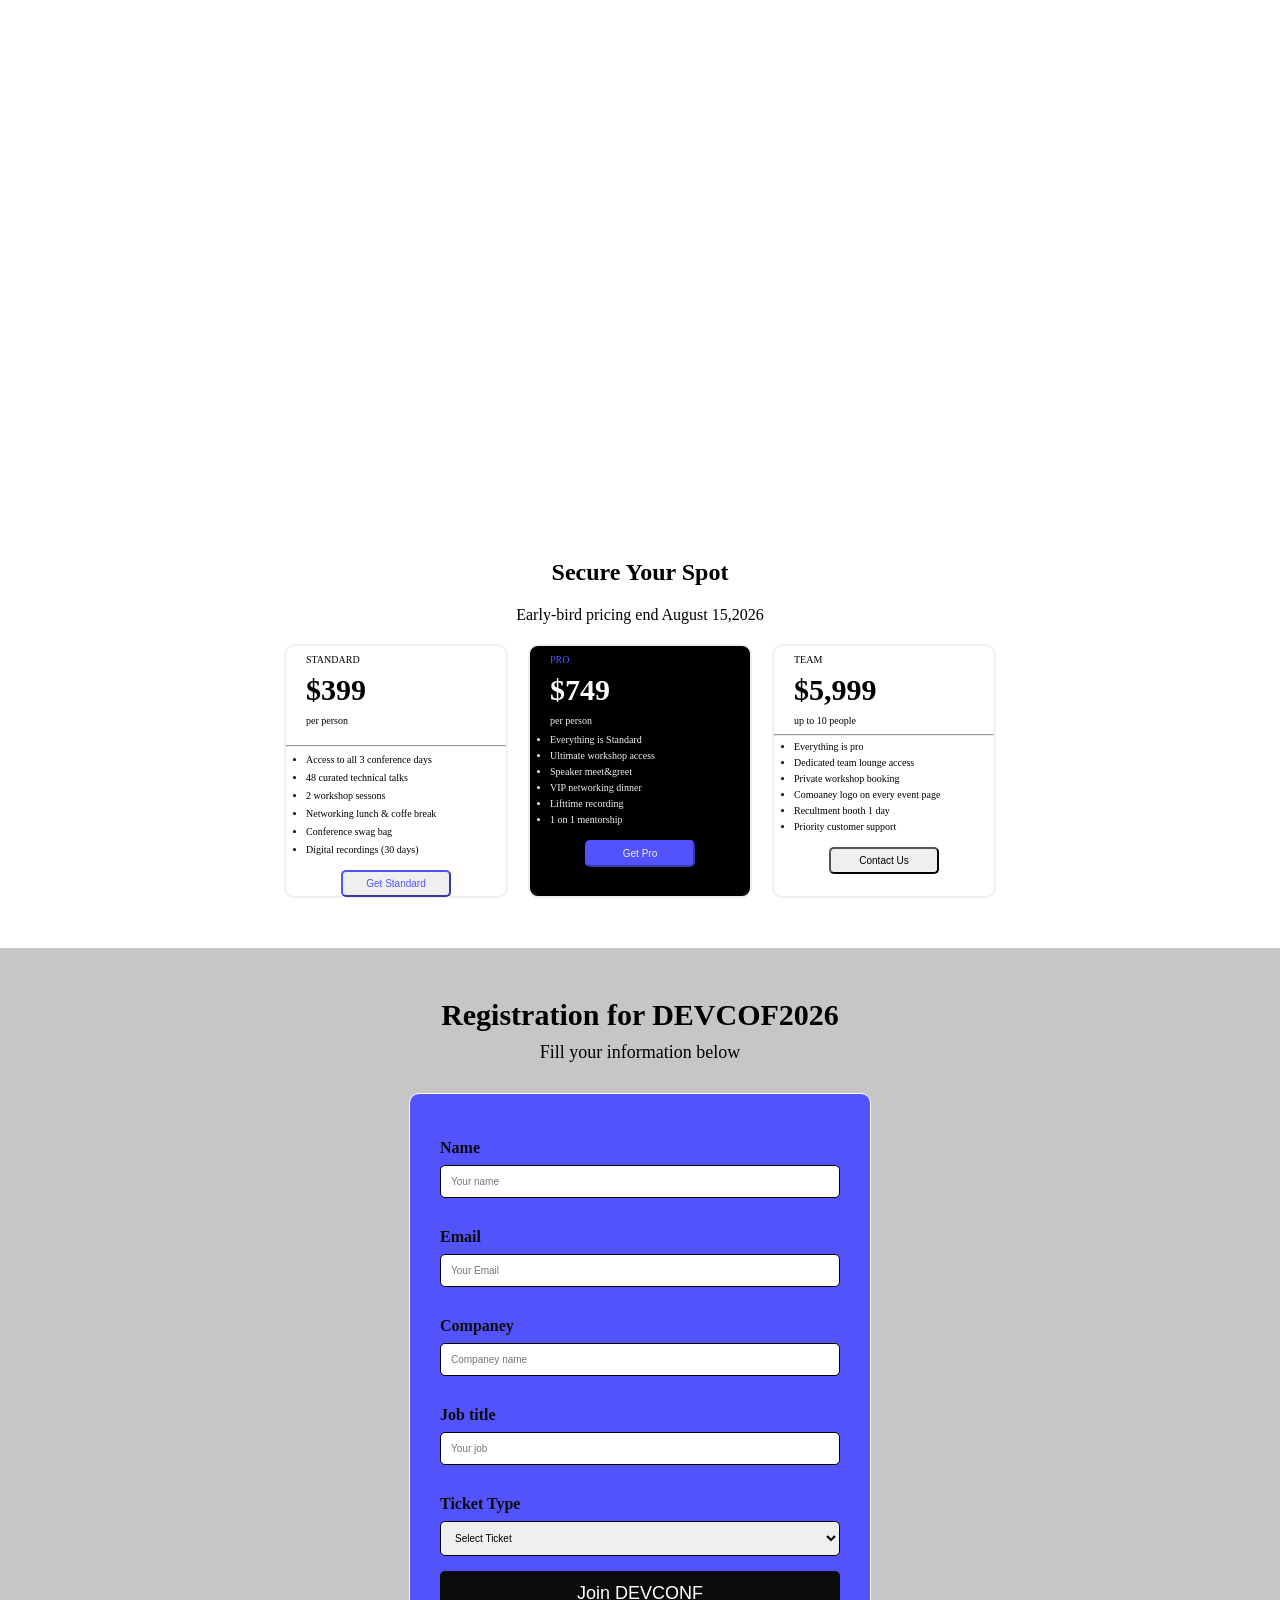
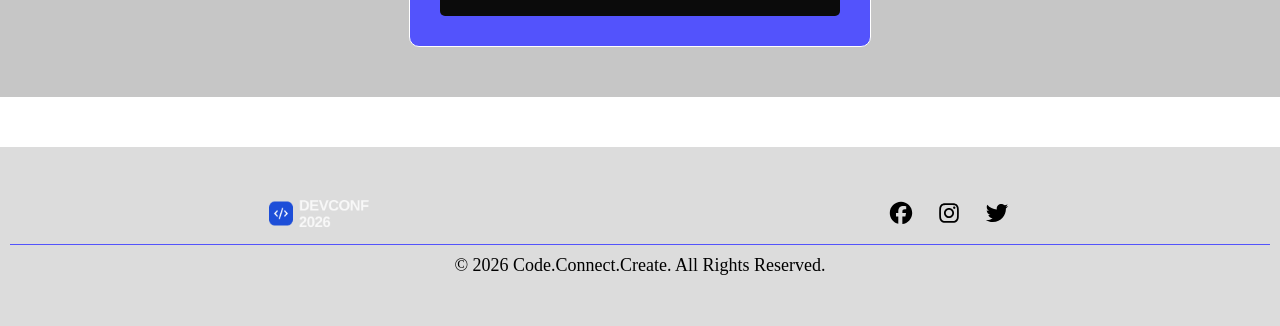
==== commit fba1ea6a: "Assingment fina3" ====
--- a/index.html
+++ b/index.html
@@ -49,36 +49,37 @@
     </div>
 
     <!--speakers  -->
-    <section class="speaker">
-        <h1>Meet the Speakers</h1>
-        <div class="speakers-container">
-            <div class="card">
-                <img src="./assets/andrej.png" alt="Andrej">
-                <p class="title">Ai/ML</p>
-                <h4 class="name">Andrej Karpathy</h4>
-                <p class="workplace">Pretraining team,Antropic</p>
+    <div>
+        <section class="speaker">
+            <h1>Meet the Speakers</h1>
+            <div class="speakers-container">
+                <div class="card">
+                    <img src="./assets/andrej.png" alt="Andrej">
+                    <p class="title">Ai/ML</p>
+                    <h4 class="name">Andrej Karpathy</h4>
+                    <p class="workplace">Pretraining team,Antropic</p>
+                </div>
+                <div class="card">
+                    <img src="./assets/demis.png" alt="demis">
+                    <p class="title">Clouds & Devops</p>
+                    <h4 class="name">Demis Hassabis</h4>
+                    <p class="workplace">Co Founder and CEO,Google Deepmind</p>
+                </div>
+                <div class="card">
+                    <img src="./assets/gary.png" alt="gary">
+                    <p class="title">FRONTEND</p>
+                    <h4 class="name">Gary Marcus</h4>
+                    <p class="workplace">Staff Engineer,Vercel</p>
+                </div>
+                <div class="card">
+                    <img src="./assets/mustafa.png" alt="mustafa">
+                    <p class="title">Security</p>
+                    <h4 class="name">Mustafa Suleman</h4>
+                    <p class="workplace">CEO of Microsoft Ai</p>
+                </div>
             </div>
-            <div class="card">
-                <img src="./assets/demis.png" alt="demis">
-                <p class="title">Clouds & Devops</p>
-                <h4 class="name">Demis Hassabis</h4>
-                <p class="workplace">Co Founder and CEO,Google Deepmind</p>
-            </div>
-            <div class="card">
-                <img src="./assets/gary.png" alt="gary">
-                <p class="title">FRONTEND</p>
-                <h4 class="name">Gary Marcus</h4>
-                <p class="workplace">Staff Engineer,Vercel</p>
-            </div>
-            <div class="card">
-                <img src="./assets/mustafa.png" alt="mustafa">
-                <p class="title">Security</p>
-                <h4 class="name">Mustafa Suleman</h4>
-                <p class="workplace">CEO of Microsoft Ai</p>
-            </div>
-        </div>
-    </section>
-
+        </section>
+    </div>
 
 
 </main>
--- a/style.css
+++ b/style.css
@@ -81,8 +81,9 @@
 /* speaker section */
 .speaker {
     width: 80%;
-    margin: 150px auto;
+    margin: 300px auto;
     padding: 60px 0;
+    border: none;
 
 
 }
@@ -139,7 +140,7 @@
 }
 
 section {
-    margin-top: 700px;
+    margin-top: 900px;
     display: grid;
     justify-content: center;
     gap: 20px;
@@ -402,7 +403,7 @@
 }
 
 .coppyright {
-    font-size: 10px;
+    font-size: 18px;
     text-align: center;
-    color: white;
+    color: black;
 }
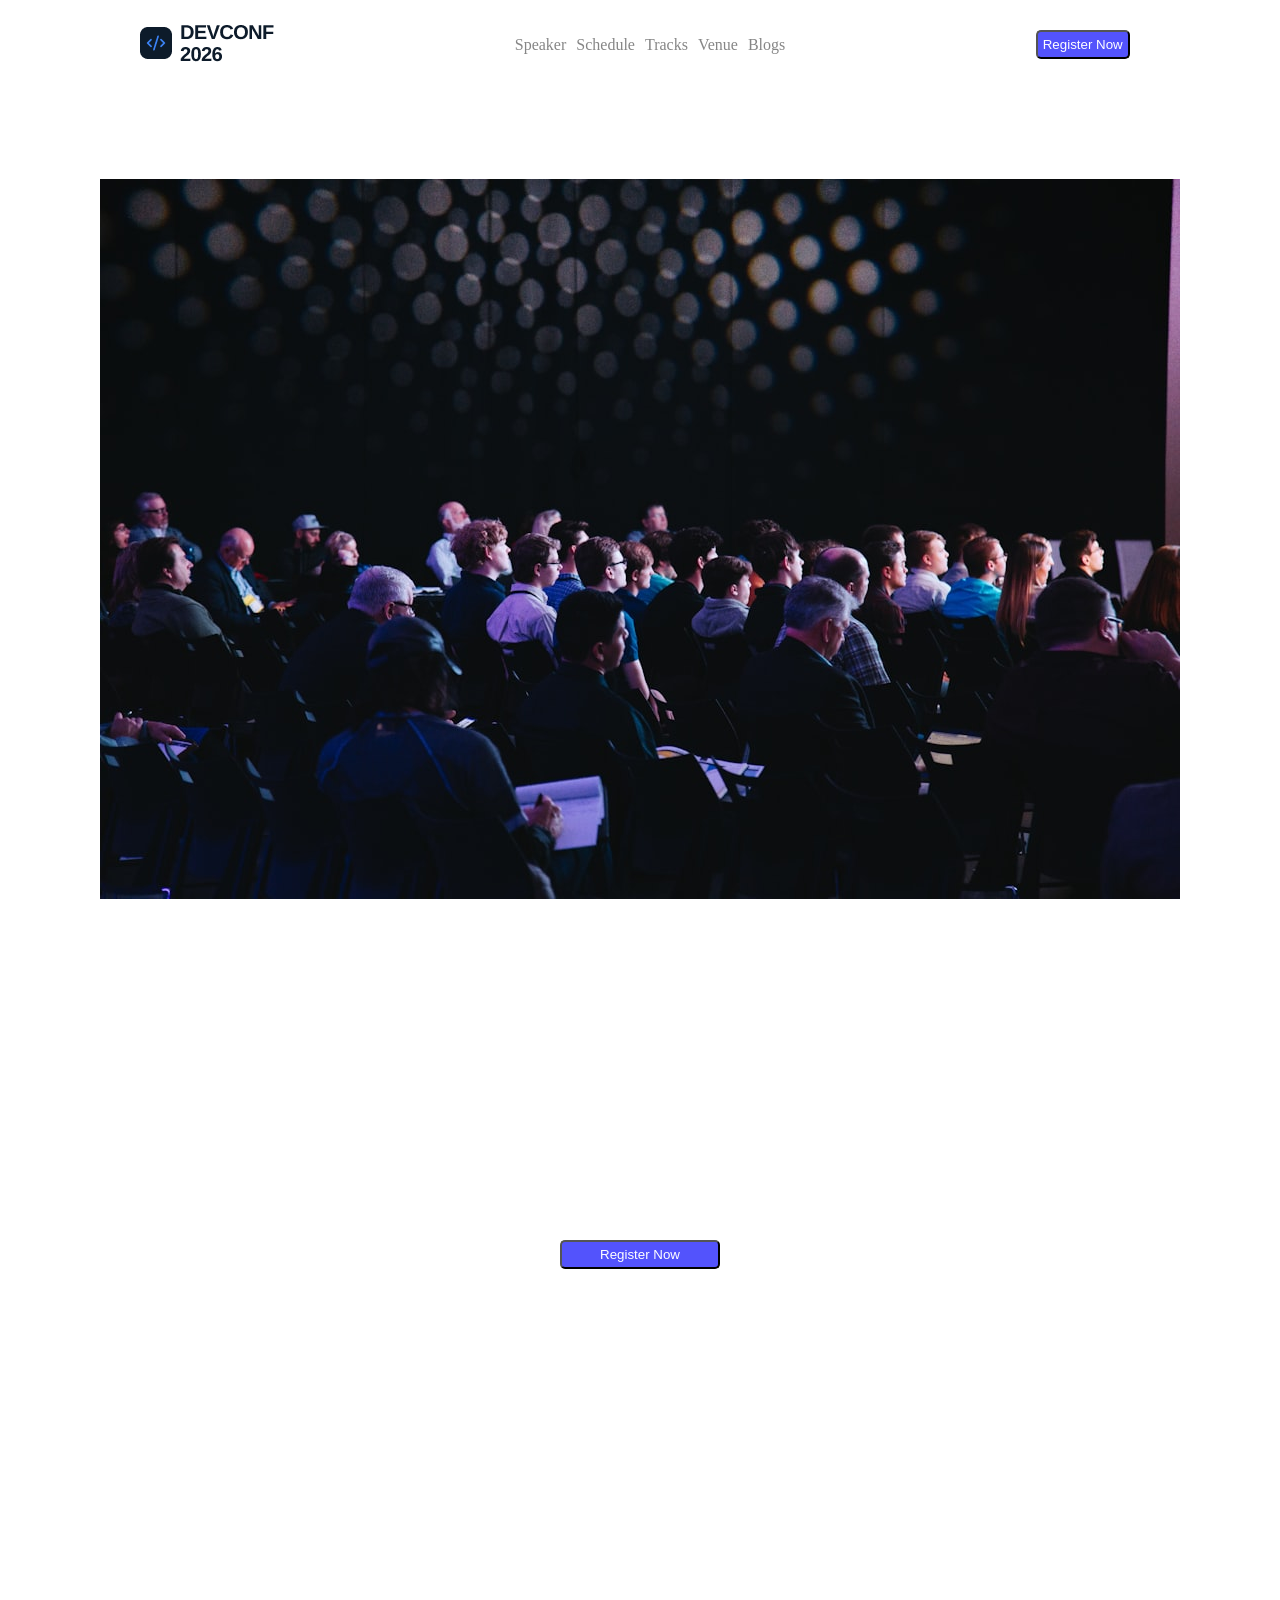
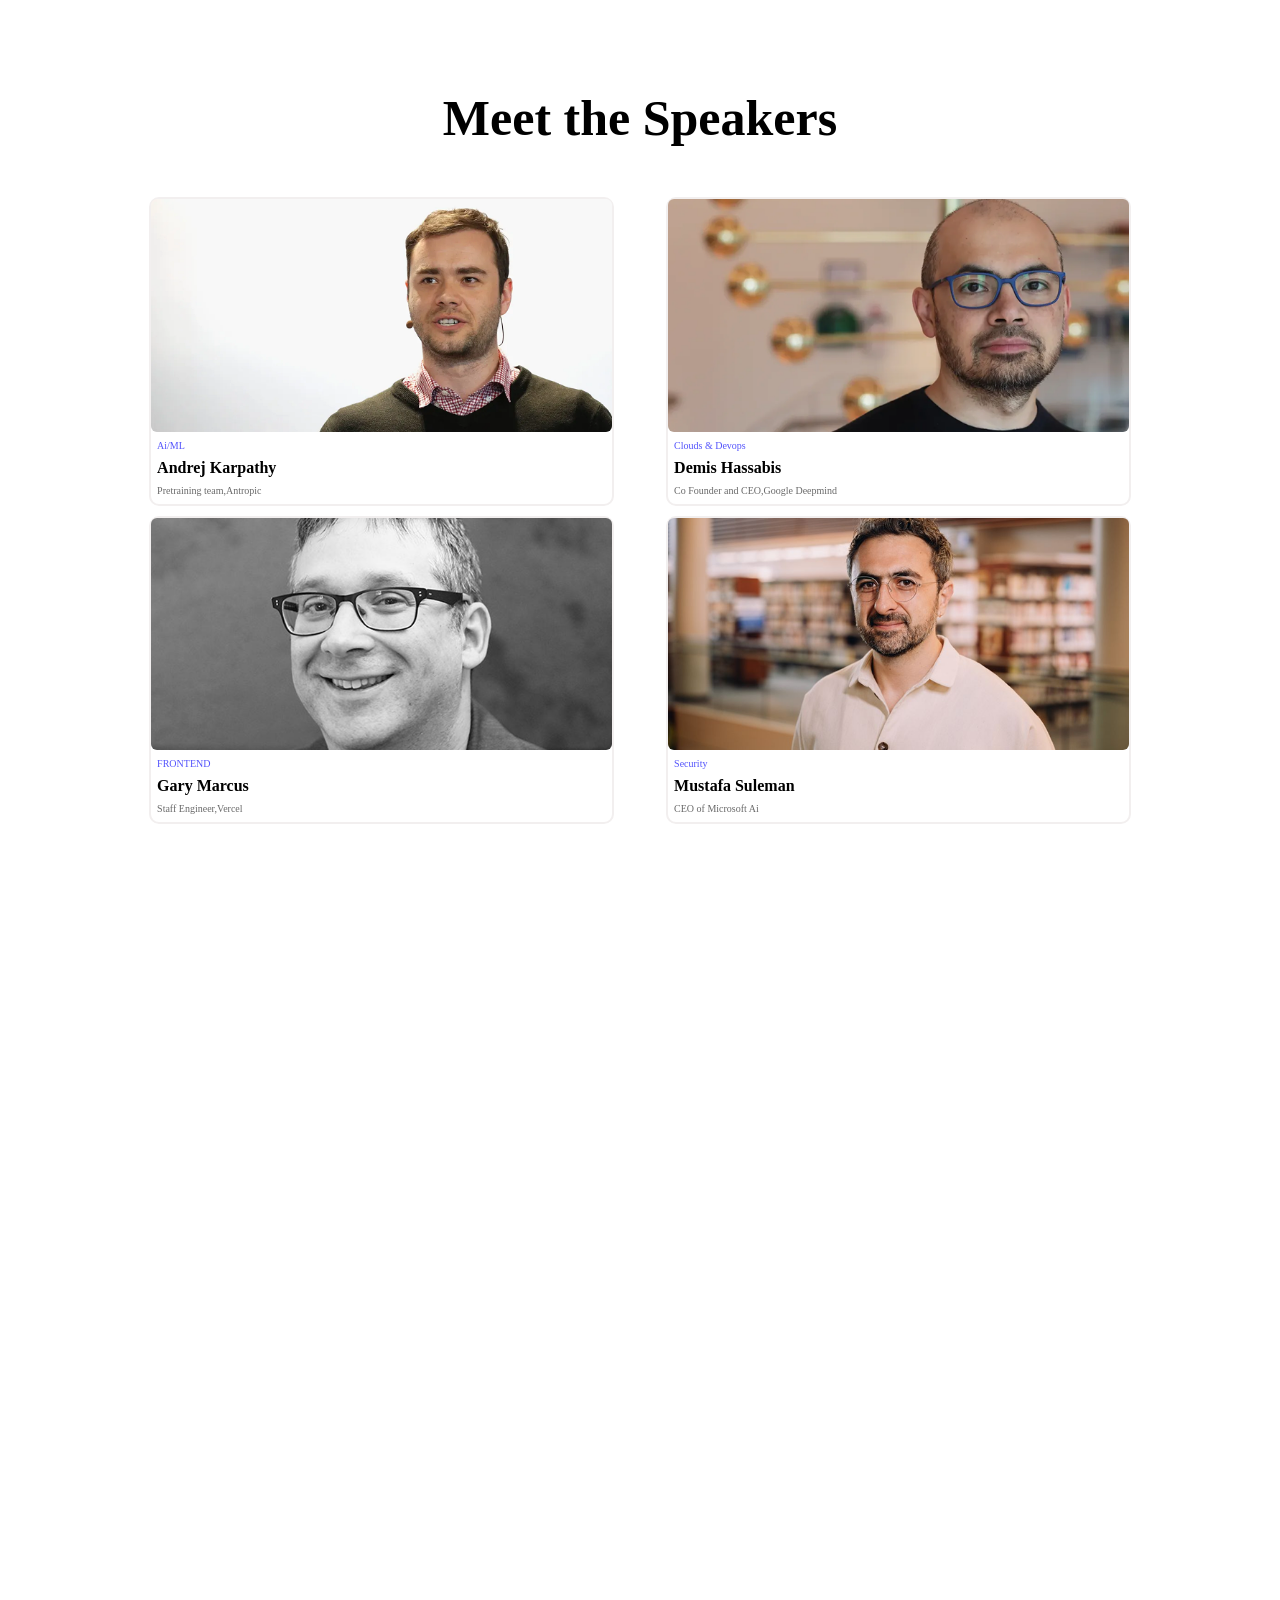
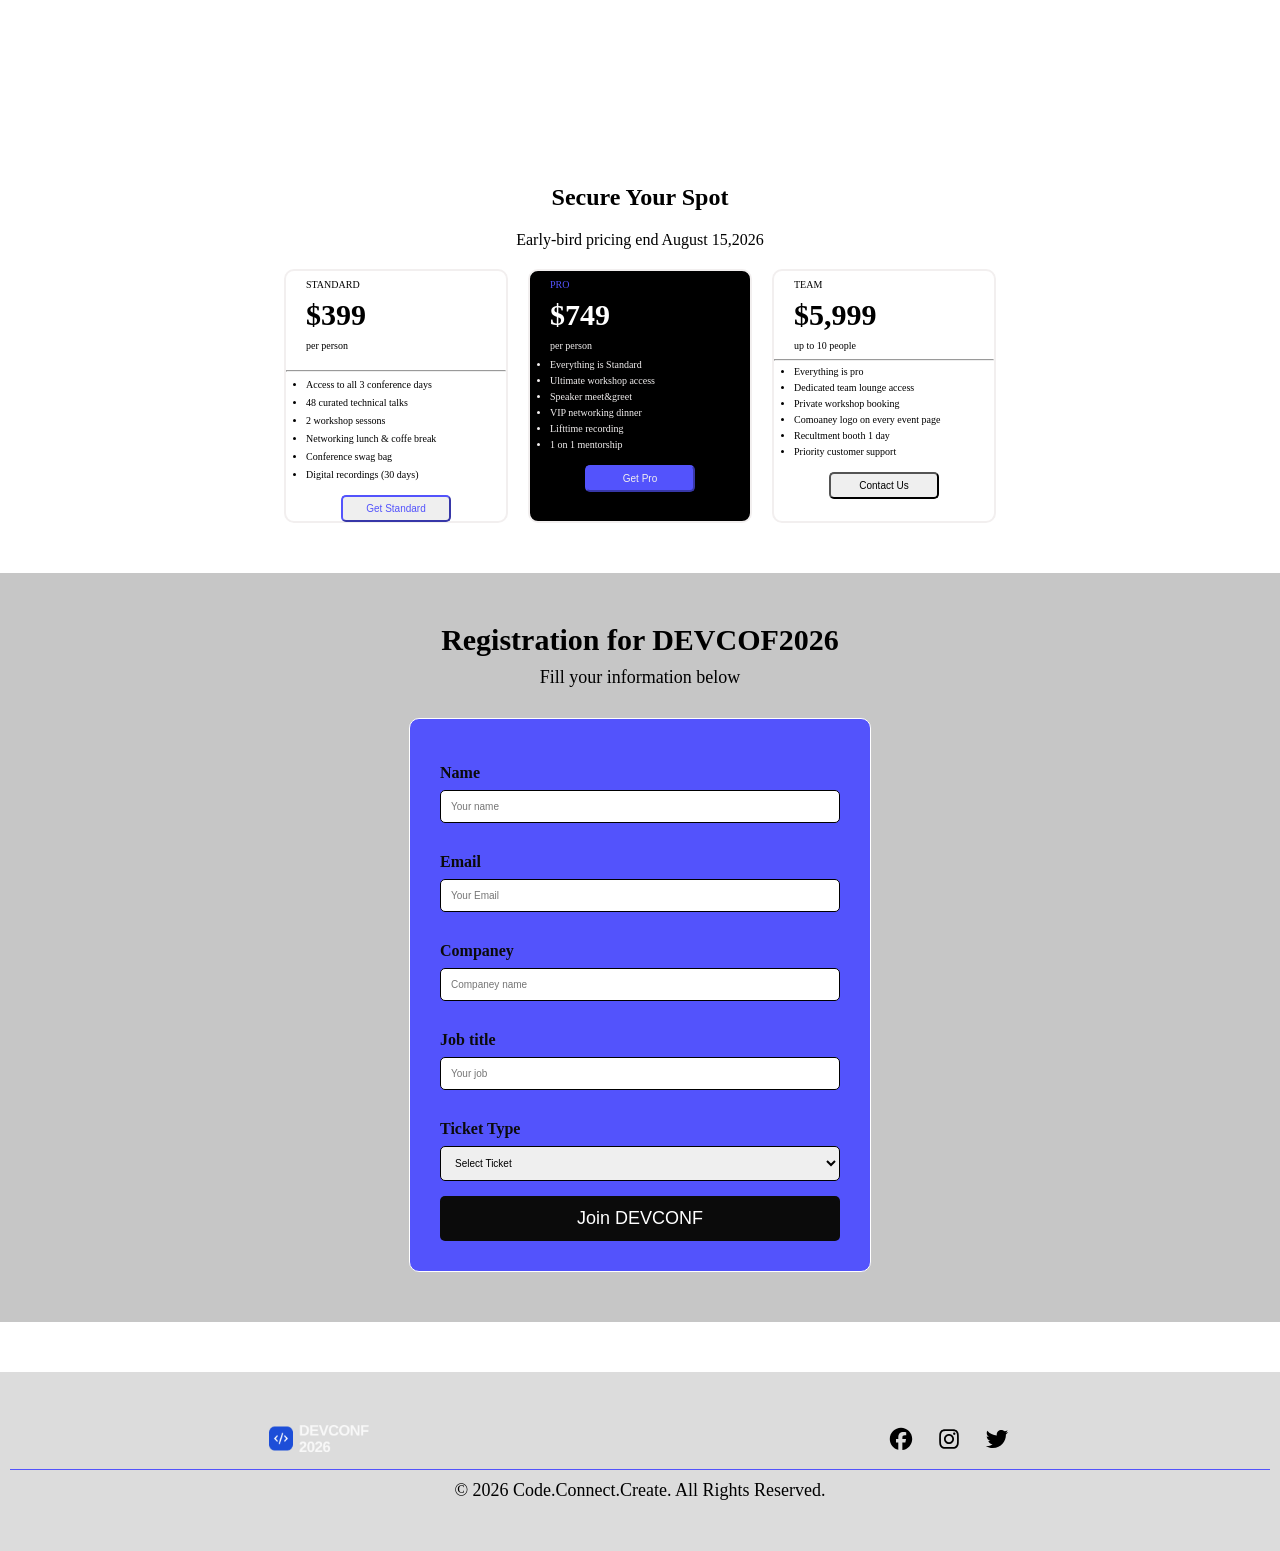
==== commit 28f34a91: "Assingment fina4" ====
--- a/index.html
+++ b/index.html
@@ -40,6 +40,7 @@
 
 <!-- hero -->
 <main>
+    <section class="hero"><img src="./assets/banner.jpg" alt="banner"></section>
     <div class="bg-text">
         <h1>Code.Connect.Create</h1>
         <p>Join 4,000+ engineers, founders and builders at the premier devoloper <br> confarence of 2026.Three days
@@ -79,10 +80,11 @@
                 </div>
             </div>
         </section>
-    </div>
+</main>
+</div>
 
 
-</main>
+
 
 <section>
     <h1>Secure Your Spot</h1>
--- a/style.css
+++ b/style.css
@@ -35,9 +35,9 @@
     color: rgb(134, 134, 134);
 }
 
-main {
+/* main {
     background-image: linear-gradient(rgba(0, 0, 0, 0.5), rgba(0, 0, 0, 0.5)), url('./assets/banner.jpg');
-    height: 130vh;
+    height: 100vh;
     background-repeat: no-repeat;
     background-size: cover;
     background-position: center;
@@ -48,6 +48,14 @@
 
 
 
+} */
+
+.hero {
+    /* background-image: ...; */
+    height: 100vh;
+    display: grid;
+    place-items: center;
+    margin-top: 0;
 }
 
 .bg-text {
@@ -83,7 +91,7 @@
     width: 80%;
     margin: 300px auto;
     padding: 60px 0;
-    border: none;
+    /* border: none; */
 
 
 }
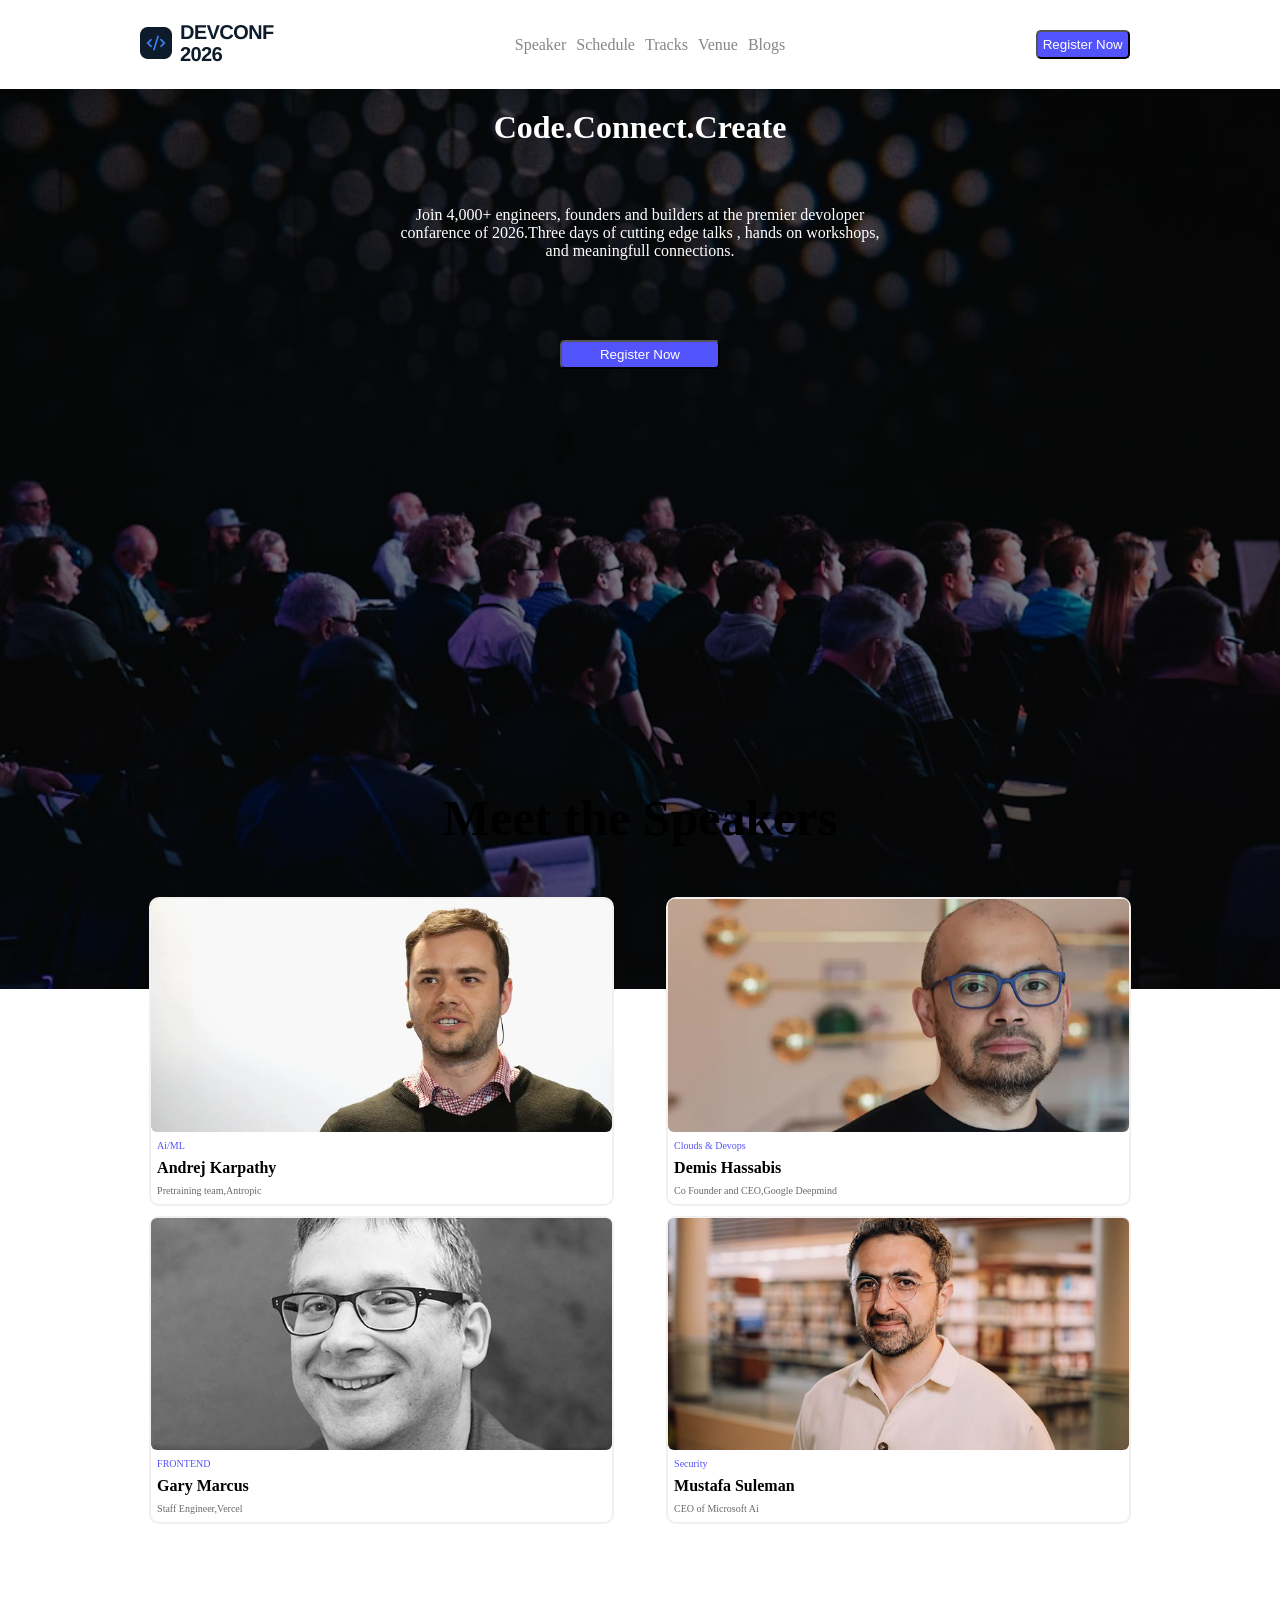
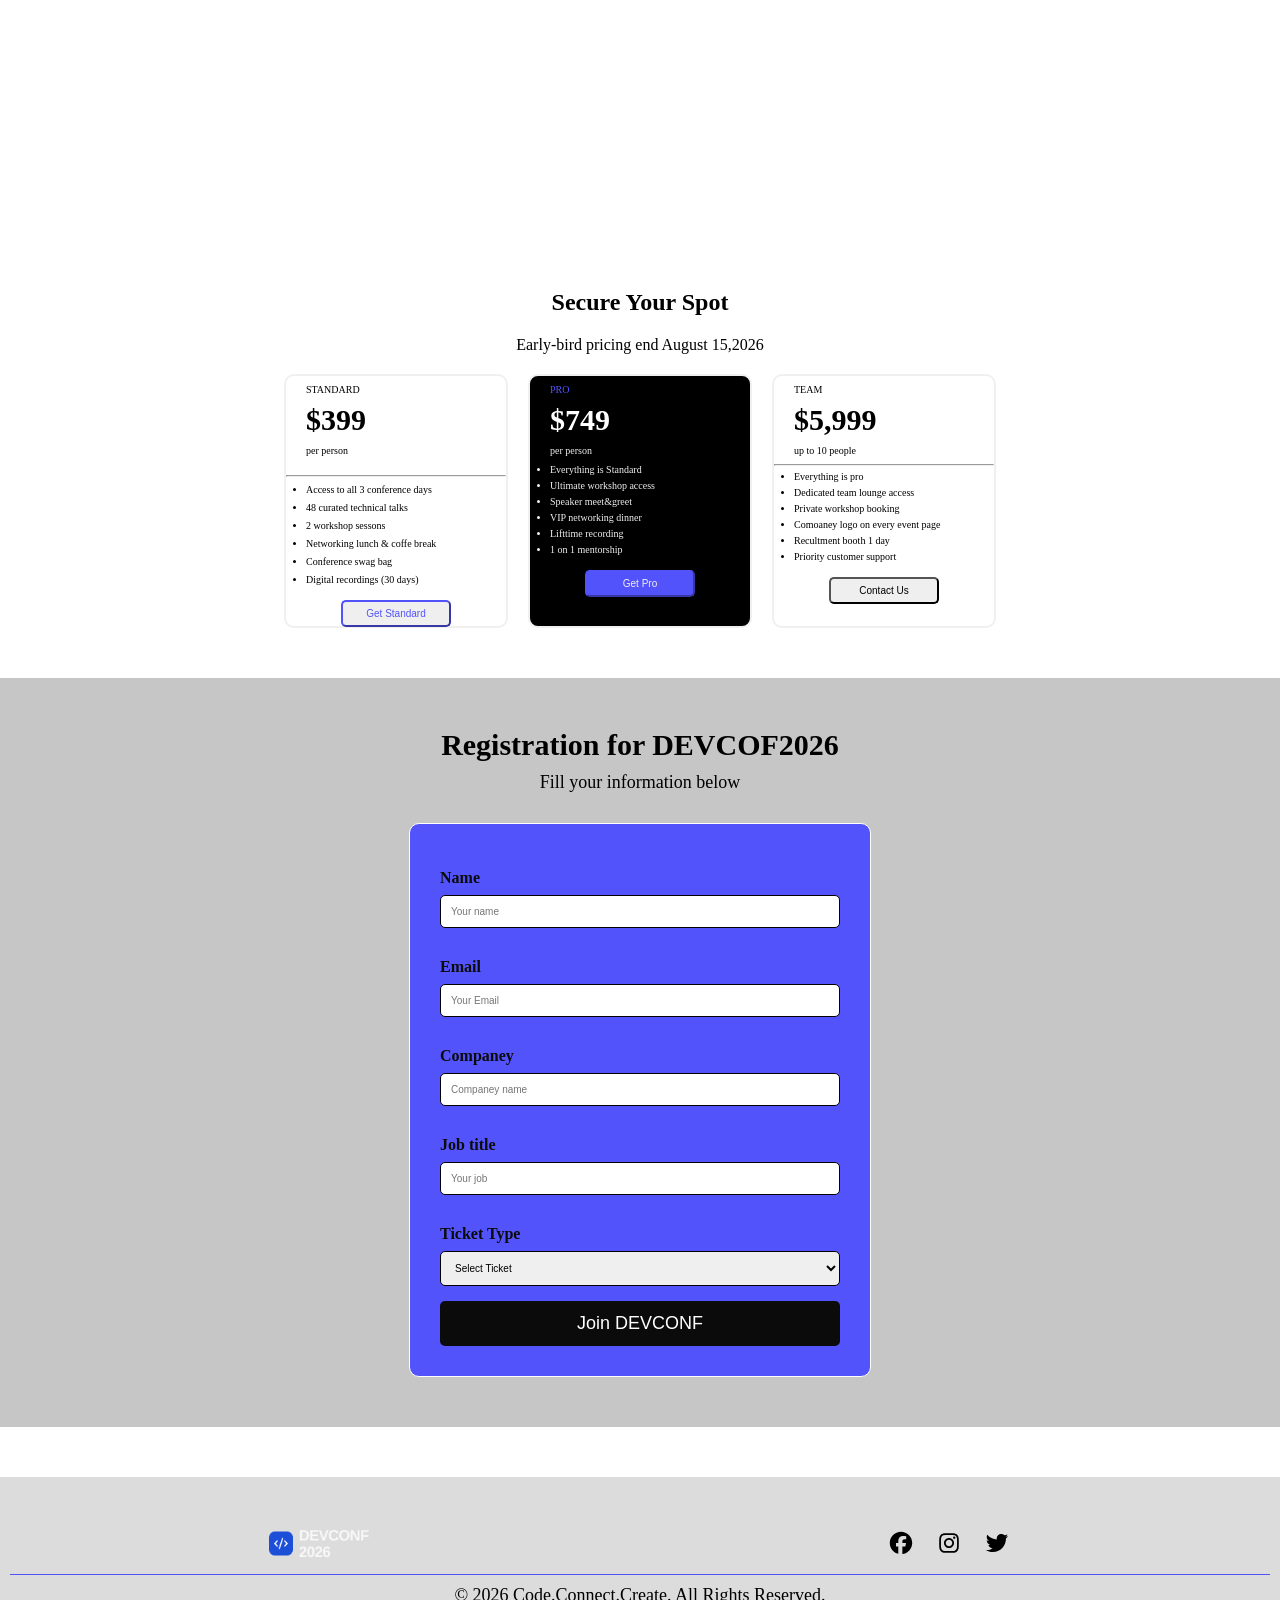
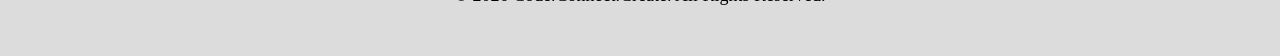
==== commit 0f215931: "Assingment fina4" ====
--- a/index.html
+++ b/index.html
@@ -40,7 +40,7 @@
 
 <!-- hero -->
 <main>
-    <section class="hero"><img src="./assets/banner.jpg" alt="banner"></section>
+
     <div class="bg-text">
         <h1>Code.Connect.Create</h1>
         <p>Join 4,000+ engineers, founders and builders at the premier devoloper <br> confarence of 2026.Three days
--- a/style.css
+++ b/style.css
@@ -35,7 +35,7 @@
     color: rgb(134, 134, 134);
 }
 
-/* main {
+main {
     background-image: linear-gradient(rgba(0, 0, 0, 0.5), rgba(0, 0, 0, 0.5)), url('./assets/banner.jpg');
     height: 100vh;
     background-repeat: no-repeat;
@@ -48,15 +48,9 @@
 
 
 
-} */
-
-.hero {
-    /* background-image: ...; */
-    height: 100vh;
-    display: grid;
-    place-items: center;
-    margin-top: 0;
-}
+}
+
+
 
 .bg-text {
     color: white;
